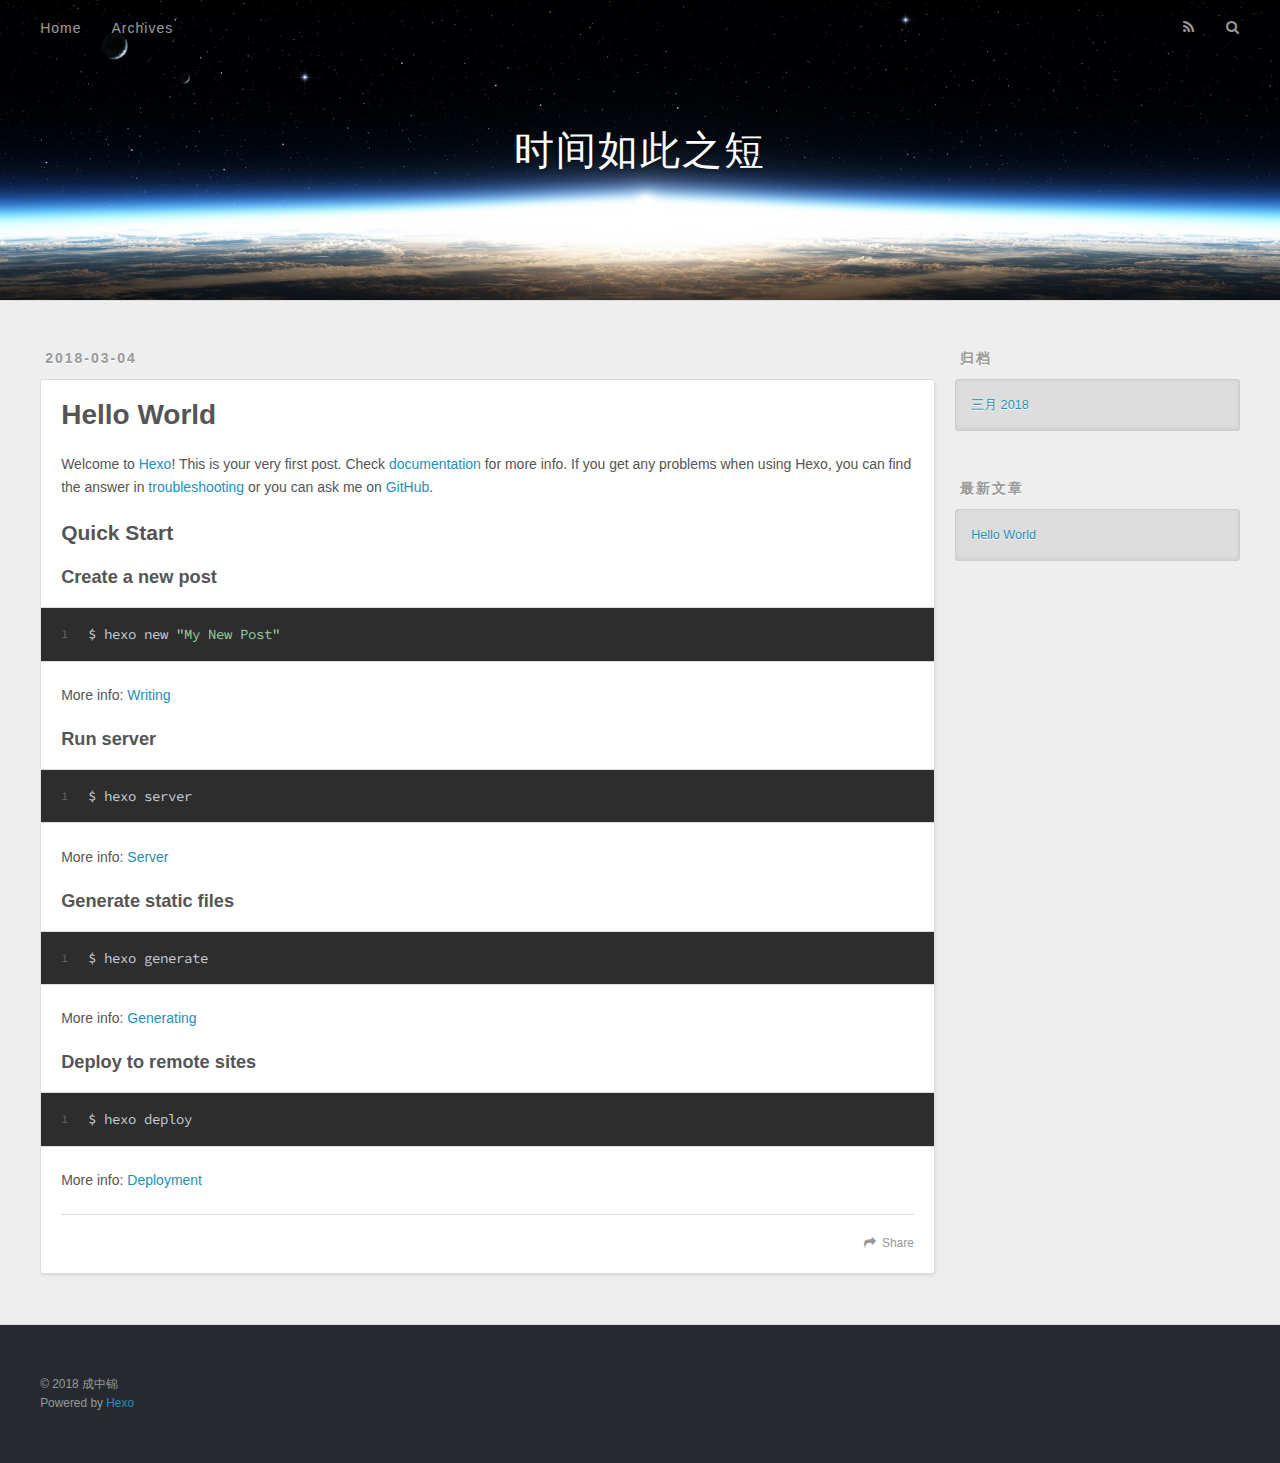
==== index.html @ 6347defe "Site updated: 2018-03-06 17:24:04" ====
<!DOCTYPE html>
<html>
<head>
  <meta charset="utf-8">
  

  
  <title>时间如此之短</title>
  <meta name="viewport" content="width=device-width, initial-scale=1, maximum-scale=1">
  <meta property="og:type" content="website">
<meta property="og:title" content="时间如此之短">
<meta property="og:url" content="http://yoursite.com/index.html">
<meta property="og:site_name" content="时间如此之短">
<meta property="og:locale" content="zh-CN">
<meta name="twitter:card" content="summary">
<meta name="twitter:title" content="时间如此之短">
  
    <link rel="alternate" href="/atom.xml" title="时间如此之短" type="application/atom+xml">
  
  
    <link rel="icon" href="/favicon.png">
  
  
    <link href="//fonts.googleapis.com/css?family=Source+Code+Pro" rel="stylesheet" type="text/css">
  
  <link rel="stylesheet" href="/css/style.css">
</head>

<body>
  <div id="container">
    <div id="wrap">
      <header id="header">
  <div id="banner"></div>
  <div id="header-outer" class="outer">
    <div id="header-title" class="inner">
      <h1 id="logo-wrap">
        <a href="/" id="logo">时间如此之短</a>
      </h1>
      
    </div>
    <div id="header-inner" class="inner">
      <nav id="main-nav">
        <a id="main-nav-toggle" class="nav-icon"></a>
        
          <a class="main-nav-link" href="/">Home</a>
        
          <a class="main-nav-link" href="/archives">Archives</a>
        
      </nav>
      <nav id="sub-nav">
        
          <a id="nav-rss-link" class="nav-icon" href="/atom.xml" title="RSS Feed"></a>
        
        <a id="nav-search-btn" class="nav-icon" title="搜索"></a>
      </nav>
      <div id="search-form-wrap">
        <form action="//google.com/search" method="get" accept-charset="UTF-8" class="search-form"><input type="search" name="q" class="search-form-input" placeholder="Search"><button type="submit" class="search-form-submit">&#xF002;</button><input type="hidden" name="sitesearch" value="http://yoursite.com"></form>
      </div>
    </div>
  </div>
</header>
      <div class="outer">
        <section id="main">
  
    <article id="post-hello-world" class="article article-type-post" itemscope itemprop="blogPost">
  <div class="article-meta">
    <a href="/2018/03/04/hello-world/" class="article-date">
  <time datetime="2018-03-04T09:15:13.142Z" itemprop="datePublished">2018-03-04</time>
</a>
    
  </div>
  <div class="article-inner">
    
    
      <header class="article-header">
        
  
    <h1 itemprop="name">
      <a class="article-title" href="/2018/03/04/hello-world/">Hello World</a>
    </h1>
  

      </header>
    
    <div class="article-entry" itemprop="articleBody">
      
        <p>Welcome to <a href="https://hexo.io/" target="_blank" rel="noopener">Hexo</a>! This is your very first post. Check <a href="https://hexo.io/docs/" target="_blank" rel="noopener">documentation</a> for more info. If you get any problems when using Hexo, you can find the answer in <a href="https://hexo.io/docs/troubleshooting.html" target="_blank" rel="noopener">troubleshooting</a> or you can ask me on <a href="https://github.com/hexojs/hexo/issues" target="_blank" rel="noopener">GitHub</a>.</p>
<h2 id="Quick-Start"><a href="#Quick-Start" class="headerlink" title="Quick Start"></a>Quick Start</h2><h3 id="Create-a-new-post"><a href="#Create-a-new-post" class="headerlink" title="Create a new post"></a>Create a new post</h3><figure class="highlight bash"><table><tr><td class="gutter"><pre><span class="line">1</span><br></pre></td><td class="code"><pre><span class="line">$ hexo new <span class="string">"My New Post"</span></span><br></pre></td></tr></table></figure>
<p>More info: <a href="https://hexo.io/docs/writing.html" target="_blank" rel="noopener">Writing</a></p>
<h3 id="Run-server"><a href="#Run-server" class="headerlink" title="Run server"></a>Run server</h3><figure class="highlight bash"><table><tr><td class="gutter"><pre><span class="line">1</span><br></pre></td><td class="code"><pre><span class="line">$ hexo server</span><br></pre></td></tr></table></figure>
<p>More info: <a href="https://hexo.io/docs/server.html" target="_blank" rel="noopener">Server</a></p>
<h3 id="Generate-static-files"><a href="#Generate-static-files" class="headerlink" title="Generate static files"></a>Generate static files</h3><figure class="highlight bash"><table><tr><td class="gutter"><pre><span class="line">1</span><br></pre></td><td class="code"><pre><span class="line">$ hexo generate</span><br></pre></td></tr></table></figure>
<p>More info: <a href="https://hexo.io/docs/generating.html" target="_blank" rel="noopener">Generating</a></p>
<h3 id="Deploy-to-remote-sites"><a href="#Deploy-to-remote-sites" class="headerlink" title="Deploy to remote sites"></a>Deploy to remote sites</h3><figure class="highlight bash"><table><tr><td class="gutter"><pre><span class="line">1</span><br></pre></td><td class="code"><pre><span class="line">$ hexo deploy</span><br></pre></td></tr></table></figure>
<p>More info: <a href="https://hexo.io/docs/deployment.html" target="_blank" rel="noopener">Deployment</a></p>

      
    </div>
    <footer class="article-footer">
      <a data-url="http://yoursite.com/2018/03/04/hello-world/" data-id="cjefg6aba0000gcmckjrha259" class="article-share-link">Share</a>
      
      
    </footer>
  </div>
  
</article>


  


</section>
        
          <aside id="sidebar">
  
    

  
    

  
    
  
    
  <div class="widget-wrap">
    <h3 class="widget-title">归档</h3>
    <div class="widget">
      <ul class="archive-list"><li class="archive-list-item"><a class="archive-list-link" href="/archives/2018/03/">三月 2018</a></li></ul>
    </div>
  </div>


  
    
  <div class="widget-wrap">
    <h3 class="widget-title">最新文章</h3>
    <div class="widget">
      <ul>
        
          <li>
            <a href="/2018/03/04/hello-world/">Hello World</a>
          </li>
        
      </ul>
    </div>
  </div>

  
</aside>
        
      </div>
      <footer id="footer">
  
  <div class="outer">
    <div id="footer-info" class="inner">
      &copy; 2018 成中锦<br>
      Powered by <a href="http://hexo.io/" target="_blank">Hexo</a>
    </div>
  </div>
</footer>
    </div>
    <nav id="mobile-nav">
  
    <a href="/" class="mobile-nav-link">Home</a>
  
    <a href="/archives" class="mobile-nav-link">Archives</a>
  
</nav>
    

<script src="//ajax.googleapis.com/ajax/libs/jquery/2.0.3/jquery.min.js"></script>


  <link rel="stylesheet" href="/fancybox/jquery.fancybox.css">
  <script src="/fancybox/jquery.fancybox.pack.js"></script>


<script src="/js/script.js"></script>



  </div>
</body>
</html>
---- css/style.css ----
body {
  width: 100%;
}
body:before,
body:after {
  content: "";
  display: table;
}
body:after {
  clear: both;
}
html,
body,
div,
span,
applet,
object,
iframe,
h1,
h2,
h3,
h4,
h5,
h6,
p,
blockquote,
pre,
a,
abbr,
acronym,
address,
big,
cite,
code,
del,
dfn,
em,
img,
ins,
kbd,
q,
s,
samp,
small,
strike,
strong,
sub,
sup,
tt,
var,
dl,
dt,
dd,
ol,
ul,
li,
fieldset,
form,
label,
legend,
table,
caption,
tbody,
tfoot,
thead,
tr,
th,
td {
  margin: 0;
  padding: 0;
  border: 0;
  outline: 0;
  font-weight: inherit;
  font-style: inherit;
  font-family: inherit;
  font-size: 100%;
  vertical-align: baseline;
}
body {
  line-height: 1;
  color: #000;
  background: #fff;
}
ol,
ul {
  list-style: none;
}
table {
  border-collapse: separate;
  border-spacing: 0;
  vertical-align: middle;
}
caption,
th,
td {
  text-align: left;
  font-weight: normal;
  vertical-align: middle;
}
a img {
  border: none;
}
input,
button {
  margin: 0;
  padding: 0;
}
input::-moz-focus-inner,
button::-moz-focus-inner {
  border: 0;
  padding: 0;
}
@font-face {
  font-family: FontAwesome;
  font-style: normal;
  font-weight: normal;
  src: url("fonts/fontawesome-webfont.eot?v=#4.0.3");
  src: url("fonts/fontawesome-webfont.eot?#iefix&v=#4.0.3") format("embedded-opentype"), url("fonts/fontawesome-webfont.woff?v=#4.0.3") format("woff"), url("fonts/fontawesome-webfont.ttf?v=#4.0.3") format("truetype"), url("fonts/fontawesome-webfont.svg#fontawesomeregular?v=#4.0.3") format("svg");
}
html,
body,
#container {
  height: 100%;
}
body {
  background: #eee;
  font: 14px -apple-system, BlinkMacSystemFont, "Segoe UI", "Roboto", "Oxygen", "Ubuntu", "Cantarell", "Fira Sans", "Droid Sans", "Helvetica Neue", sans-serif;
  -webkit-text-size-adjust: 100%;
}
.outer {
  max-width: 1220px;
  margin: 0 auto;
  padding: 0 20px;
}
.outer:before,
.outer:after {
  content: "";
  display: table;
}
.outer:after {
  clear: both;
}
.inner {
  display: inline;
  float: left;
  width: 98.33333333333333%;
  margin: 0 0.833333333333333%;
}
.left,
.alignleft {
  float: left;
}
.right,
.alignright {
  float: right;
}
.clear {
  clear: both;
}
#container {
  position: relative;
}
.mobile-nav-on {
  overflow: hidden;
}
#wrap {
  height: 100%;
  width: 100%;
  position: absolute;
  top: 0;
  left: 0;
  -webkit-transition: 0.2s ease-out;
  -moz-transition: 0.2s ease-out;
  -ms-transition: 0.2s ease-out;
  transition: 0.2s ease-out;
  z-index: 1;
  background: #eee;
}
.mobile-nav-on #wrap {
  left: 280px;
}
@media screen and (min-width: 768px) {
  #main {
    display: inline;
    float: left;
    width: 73.33333333333333%;
    margin: 0 0.833333333333333%;
  }
}
.article-date,
.article-category-link,
.archive-year,
.widget-title {
  text-decoration: none;
  text-transform: uppercase;
  letter-spacing: 2px;
  color: #999;
  margin-bottom: 1em;
  margin-left: 5px;
  line-height: 1em;
  text-shadow: 0 1px #fff;
  font-weight: bold;
}
.article-inner,
.archive-article-inner {
  background: #fff;
  -webkit-box-shadow: 1px 2px 3px #ddd;
  box-shadow: 1px 2px 3px #ddd;
  border: 1px solid #ddd;
  border-radius: 3px;
}
.article-entry h1,
.widget h1 {
  font-size: 2em;
}
.article-entry h2,
.widget h2 {
  font-size: 1.5em;
}
.article-entry h3,
.widget h3 {
  font-size: 1.3em;
}
.article-entry h4,
.widget h4 {
  font-size: 1.2em;
}
.article-entry h5,
.widget h5 {
  font-size: 1em;
}
.article-entry h6,
.widget h6 {
  font-size: 1em;
  color: #999;
}
.article-entry hr,
.widget hr {
  border: 1px dashed #ddd;
}
.article-entry strong,
.widget strong {
  font-weight: bold;
}
.article-entry em,
.widget em,
.article-entry cite,
.widget cite {
  font-style: italic;
}
.article-entry sup,
.widget sup,
.article-entry sub,
.widget sub {
  font-size: 0.75em;
  line-height: 0;
  position: relative;
  vertical-align: baseline;
}
.article-entry sup,
.widget sup {
  top: -0.5em;
}
.article-entry sub,
.widget sub {
  bottom: -0.2em;
}
.article-entry small,
.widget small {
  font-size: 0.85em;
}
.article-entry acronym,
.widget acronym,
.article-entry abbr,
.widget abbr {
  border-bottom: 1px dotted;
}
.article-entry ul,
.widget ul,
.article-entry ol,
.widget ol,
.article-entry dl,
.widget dl {
  margin: 0 20px;
  line-height: 1.6em;
}
.article-entry ul ul,
.widget ul ul,
.article-entry ol ul,
.widget ol ul,
.article-entry ul ol,
.widget ul ol,
.article-entry ol ol,
.widget ol ol {
  margin-top: 0;
  margin-bottom: 0;
}
.article-entry ul,
.widget ul {
  list-style: disc;
}
.article-entry ol,
.widget ol {
  list-style: decimal;
}
.article-entry dt,
.widget dt {
  font-weight: bold;
}
#header {
  height: 300px;
  position: relative;
  border-bottom: 1px solid #ddd;
}
#header:before,
#header:after {
  content: "";
  position: absolute;
  left: 0;
  right: 0;
  height: 40px;
}
#header:before {
  top: 0;
  background: -webkit-linear-gradient(rgba(0,0,0,0.2), transparent);
  background: -moz-linear-gradient(rgba(0,0,0,0.2), transparent);
  background: -ms-linear-gradient(rgba(0,0,0,0.2), transparent);
  background: linear-gradient(rgba(0,0,0,0.2), transparent);
}
#header:after {
  bottom: 0;
  background: -webkit-linear-gradient(transparent, rgba(0,0,0,0.2));
  background: -moz-linear-gradient(transparent, rgba(0,0,0,0.2));
  background: -ms-linear-gradient(transparent, rgba(0,0,0,0.2));
  background: linear-gradient(transparent, rgba(0,0,0,0.2));
}
#header-outer {
  height: 100%;
  position: relative;
}
#header-inner {
  position: relative;
  overflow: hidden;
}
#banner {
  position: absolute;
  top: 0;
  left: 0;
  width: 100%;
  height: 100%;
  background: url("images/banner.jpg") center #000;
  -webkit-background-size: cover;
  -moz-background-size: cover;
  background-size: cover;
  z-index: -1;
}
#header-title {
  text-align: center;
  height: 40px;
  position: absolute;
  top: 50%;
  left: 0;
  margin-top: -20px;
}
#logo,
#subtitle {
  text-decoration: none;
  color: #fff;
  font-weight: 300;
  text-shadow: 0 1px 4px rgba(0,0,0,0.3);
}
#logo {
  font-size: 40px;
  line-height: 40px;
  letter-spacing: 2px;
}
#subtitle {
  font-size: 16px;
  line-height: 16px;
  letter-spacing: 1px;
}
#subtitle-wrap {
  margin-top: 16px;
}
#main-nav {
  float: left;
  margin-left: -15px;
}
.nav-icon,
.main-nav-link {
  float: left;
  color: #fff;
  opacity: 0.6;
  text-decoration: none;
  text-shadow: 0 1px rgba(0,0,0,0.2);
  -webkit-transition: opacity 0.2s;
  -moz-transition: opacity 0.2s;
  -ms-transition: opacity 0.2s;
  transition: opacity 0.2s;
  display: block;
  padding: 20px 15px;
}
.nav-icon:hover,
.main-nav-link:hover {
  opacity: 1;
}
.nav-icon {
  font-family: FontAwesome;
  text-align: center;
  font-size: 14px;
  width: 14px;
  height: 14px;
  padding: 20px 15px;
  position: relative;
  cursor: pointer;
}
.main-nav-link {
  font-weight: 300;
  letter-spacing: 1px;
}
@media screen and (max-width: 479px) {
  .main-nav-link {
    display: none;
  }
}
#main-nav-toggle {
  display: none;
}
#main-nav-toggle:before {
  content: "\f0c9";
}
@media screen and (max-width: 479px) {
  #main-nav-toggle {
    display: block;
  }
}
#sub-nav {
  float: right;
  margin-right: -15px;
}
#nav-rss-link:before {
  content: "\f09e";
}
#nav-search-btn:before {
  content: "\f002";
}
#search-form-wrap {
  position: absolute;
  top: 15px;
  width: 150px;
  height: 30px;
  right: -150px;
  opacity: 0;
  -webkit-transition: 0.2s ease-out;
  -moz-transition: 0.2s ease-out;
  -ms-transition: 0.2s ease-out;
  transition: 0.2s ease-out;
}
#search-form-wrap.on {
  opacity: 1;
  right: 0;
}
@media screen and (max-width: 479px) {
  #search-form-wrap {
    width: 100%;
    right: -100%;
  }
}
.search-form {
  position: absolute;
  top: 0;
  left: 0;
  right: 0;
  background: #fff;
  padding: 5px 15px;
  border-radius: 15px;
  -webkit-box-shadow: 0 0 10px rgba(0,0,0,0.3);
  box-shadow: 0 0 10px rgba(0,0,0,0.3);
}
.search-form-input {
  border: none;
  background: none;
  color: #555;
  width: 100%;
  font: 13px -apple-system, BlinkMacSystemFont, "Segoe UI", "Roboto", "Oxygen", "Ubuntu", "Cantarell", "Fira Sans", "Droid Sans", "Helvetica Neue", sans-serif;
  outline: none;
}
.search-form-input::-webkit-search-results-decoration,
.search-form-input::-webkit-search-cancel-button {
  -webkit-appearance: none;
}
.search-form-submit {
  position: absolute;
  top: 50%;
  right: 10px;
  margin-top: -7px;
  font: 13px FontAwesome;
  border: none;
  background: none;
  color: #bbb;
  cursor: pointer;
}
.search-form-submit:hover,
.search-form-submit:focus {
  color: #777;
}
.article {
  margin: 50px 0;
}
.article-inner {
  overflow: hidden;
}
.article-meta:before,
.article-meta:after {
  content: "";
  display: table;
}
.article-meta:after {
  clear: both;
}
.article-date {
  float: left;
}
.article-category {
  float: left;
  line-height: 1em;
  color: #ccc;
  text-shadow: 0 1px #fff;
  margin-left: 8px;
}
.article-category:before {
  content: "\2022";
}
.article-category-link {
  margin: 0 12px 1em;
}
.article-header {
  padding: 20px 20px 0;
}
.article-title {
  text-decoration: none;
  font-size: 2em;
  font-weight: bold;
  color: #555;
  line-height: 1.1em;
  -webkit-transition: color 0.2s;
  -moz-transition: color 0.2s;
  -ms-transition: color 0.2s;
  transition: color 0.2s;
}
a.article-title:hover {
  color: #258fb8;
}
.article-entry {
  color: #555;
  padding: 0 20px;
}
.article-entry:before,
.article-entry:after {
  content: "";
  display: table;
}
.article-entry:after {
  clear: both;
}
.article-entry p,
.article-entry table {
  line-height: 1.6em;
  margin: 1.6em 0;
}
.article-entry h1,
.article-entry h2,
.article-entry h3,
.article-entry h4,
.article-entry h5,
.article-entry h6 {
  font-weight: bold;
}
.article-entry h1,
.article-entry h2,
.article-entry h3,
.article-entry h4,
.article-entry h5,
.article-entry h6 {
  line-height: 1.1em;
  margin: 1.1em 0;
}
.article-entry a {
  color: #258fb8;
  text-decoration: none;
}
.article-entry a:hover {
  text-decoration: underline;
}
.article-entry ul,
.article-entry ol,
.article-entry dl {
  margin-top: 1.6em;
  margin-bottom: 1.6em;
}
.article-entry img,
.article-entry video {
  max-width: 100%;
  height: auto;
  display: block;
  margin: auto;
}
.article-entry iframe {
  border: none;
}
.article-entry table {
  width: 100%;
  border-collapse: collapse;
  border-spacing: 0;
}
.article-entry th {
  font-weight: bold;
  border-bottom: 3px solid #ddd;
  padding-bottom: 0.5em;
}
.article-entry td {
  border-bottom: 1px solid #ddd;
  padding: 10px 0;
}
.article-entry blockquote {
  font-family: Georgia, "Times New Roman", serif;
  font-size: 1.4em;
  margin: 1.6em 20px;
  text-align: center;
}
.article-entry blockquote footer {
  font-size: 14px;
  margin: 1.6em 0;
  font-family: -apple-system, BlinkMacSystemFont, "Segoe UI", "Roboto", "Oxygen", "Ubuntu", "Cantarell", "Fira Sans", "Droid Sans", "Helvetica Neue", sans-serif;
}
.article-entry blockquote footer cite:before {
  content: "—";
  padding: 0 0.5em;
}
.article-entry .pullquote {
  text-align: left;
  width: 45%;
  margin: 0;
}
.article-entry .pullquote.left {
  margin-left: 0.5em;
  margin-right: 1em;
}
.article-entry .pullquote.right {
  margin-right: 0.5em;
  margin-left: 1em;
}
.article-entry .caption {
  color: #999;
  display: block;
  font-size: 0.9em;
  margin-top: 0.5em;
  position: relative;
  text-align: center;
}
.article-entry .video-container {
  position: relative;
  padding-top: 56.25%;
  height: 0;
  overflow: hidden;
}
.article-entry .video-container iframe,
.article-entry .video-container object,
.article-entry .video-container embed {
  position: absolute;
  top: 0;
  left: 0;
  width: 100%;
  height: 100%;
  margin-top: 0;
}
.article-more-link a {
  display: inline-block;
  line-height: 1em;
  padding: 6px 15px;
  border-radius: 15px;
  background: #eee;
  color: #999;
  text-shadow: 0 1px #fff;
  text-decoration: none;
}
.article-more-link a:hover {
  background: #258fb8;
  color: #fff;
  text-decoration: none;
  text-shadow: 0 1px #1e7293;
}
.article-footer {
  font-size: 0.85em;
  line-height: 1.6em;
  border-top: 1px solid #ddd;
  padding-top: 1.6em;
  margin: 0 20px 20px;
}
.article-footer:before,
.article-footer:after {
  content: "";
  display: table;
}
.article-footer:after {
  clear: both;
}
.article-footer a {
  color: #999;
  text-decoration: none;
}
.article-footer a:hover {
  color: #555;
}
.article-tag-list-item {
  float: left;
  margin-right: 10px;
}
.article-tag-list-link:before {
  content: "#";
}
.article-comment-link {
  float: right;
}
.article-comment-link:before {
  content: "\f075";
  font-family: FontAwesome;
  padding-right: 8px;
}
.article-share-link {
  cursor: pointer;
  float: right;
  margin-left: 20px;
}
.article-share-link:before {
  content: "\f064";
  font-family: FontAwesome;
  padding-right: 6px;
}
#article-nav {
  position: relative;
}
#article-nav:before,
#article-nav:after {
  content: "";
  display: table;
}
#article-nav:after {
  clear: both;
}
@media screen and (min-width: 768px) {
  #article-nav {
    margin: 50px 0;
  }
  #article-nav:before {
    width: 8px;
    height: 8px;
    position: absolute;
    top: 50%;
    left: 50%;
    margin-top: -4px;
    margin-left: -4px;
    content: "";
    border-radius: 50%;
    background: #ddd;
    -webkit-box-shadow: 0 1px 2px #fff;
    box-shadow: 0 1px 2px #fff;
  }
}
.article-nav-link-wrap {
  text-decoration: none;
  text-shadow: 0 1px #fff;
  color: #999;
  -webkit-box-sizing: border-box;
  -moz-box-sizing: border-box;
  box-sizing: border-box;
  margin-top: 50px;
  text-align: center;
  display: block;
}
.article-nav-link-wrap:hover {
  color: #555;
}
@media screen and (min-width: 768px) {
  .article-nav-link-wrap {
    width: 50%;
    margin-top: 0;
  }
}
@media screen and (min-width: 768px) {
  #article-nav-newer {
    float: left;
    text-align: right;
    padding-right: 20px;
  }
}
@media screen and (min-width: 768px) {
  #article-nav-older {
    float: right;
    text-align: left;
    padding-left: 20px;
  }
}
.article-nav-caption {
  text-transform: uppercase;
  letter-spacing: 2px;
  color: #ddd;
  line-height: 1em;
  font-weight: bold;
}
#article-nav-newer .article-nav-caption {
  margin-right: -2px;
}
.article-nav-title {
  font-size: 0.85em;
  line-height: 1.6em;
  margin-top: 0.5em;
}
.article-share-box {
  position: absolute;
  display: none;
  background: #fff;
  -webkit-box-shadow: 1px 2px 10px rgba(0,0,0,0.2);
  box-shadow: 1px 2px 10px rgba(0,0,0,0.2);
  border-radius: 3px;
  margin-left: -145px;
  overflow: hidden;
  z-index: 1;
}
.article-share-box.on {
  display: block;
}
.article-share-input {
  width: 100%;
  background: none;
  -webkit-box-sizing: border-box;
  -moz-box-sizing: border-box;
  box-sizing: border-box;
  font: 14px -apple-system, BlinkMacSystemFont, "Segoe UI", "Roboto", "Oxygen", "Ubuntu", "Cantarell", "Fira Sans", "Droid Sans", "Helvetica Neue", sans-serif;
  padding: 0 15px;
  color: #555;
  outline: none;
  border: 1px solid #ddd;
  border-radius: 3px 3px 0 0;
  height: 36px;
  line-height: 36px;
}
.article-share-links {
  background: #eee;
}
.article-share-links:before,
.article-share-links:after {
  content: "";
  display: table;
}
.article-share-links:after {
  clear: both;
}
.article-share-twitter,
.article-share-facebook,
.article-share-pinterest,
.article-share-google {
  width: 50px;
  height: 36px;
  display: block;
  float: left;
  position: relative;
  color: #999;
  text-shadow: 0 1px #fff;
}
.article-share-twitter:before,
.article-share-facebook:before,
.article-share-pinterest:before,
.article-share-google:before {
  font-size: 20px;
  font-family: FontAwesome;
  width: 20px;
  height: 20px;
  position: absolute;
  top: 50%;
  left: 50%;
  margin-top: -10px;
  margin-left: -10px;
  text-align: center;
}
.article-share-twitter:hover,
.article-share-facebook:hover,
.article-share-pinterest:hover,
.article-share-google:hover {
  color: #fff;
}
.article-share-twitter:before {
  content: "\f099";
}
.article-share-twitter:hover {
  background: #00aced;
  text-shadow: 0 1px #008abe;
}
.article-share-facebook:before {
  content: "\f09a";
}
.article-share-facebook:hover {
  background: #3b5998;
  text-shadow: 0 1px #2f477a;
}
.article-share-pinterest:before {
  content: "\f0d2";
}
.article-share-pinterest:hover {
  background: #cb2027;
  text-shadow: 0 1px #a21a1f;
}
.article-share-google:before {
  content: "\f0d5";
}
.article-share-google:hover {
  background: #dd4b39;
  text-shadow: 0 1px #be3221;
}
.article-gallery {
  background: #000;
  position: relative;
}
.article-gallery-photos {
  position: relative;
  overflow: hidden;
}
.article-gallery-img {
  display: none;
  max-width: 100%;
}
.article-gallery-img:first-child {
  display: block;
}
.article-gallery-img.loaded {
  position: absolute;
  display: block;
}
.article-gallery-img img {
  display: block;
  max-width: 100%;
  margin: 0 auto;
}
#comments {
  background: #fff;
  -webkit-box-shadow: 1px 2px 3px #ddd;
  box-shadow: 1px 2px 3px #ddd;
  padding: 20px;
  border: 1px solid #ddd;
  border-radius: 3px;
  margin: 50px 0;
}
#comments a {
  color: #258fb8;
}
.archives-wrap {
  margin: 50px 0;
}
.archives:before,
.archives:after {
  content: "";
  display: table;
}
.archives:after {
  clear: both;
}
.archive-year-wrap {
  margin-bottom: 1em;
}
.archives {
  -webkit-column-gap: 10px;
  -moz-column-gap: 10px;
  column-gap: 10px;
}
@media screen and (min-width: 480px) and (max-width: 767px) {
  .archives {
    -webkit-column-count: 2;
    -moz-column-count: 2;
    column-count: 2;
  }
}
@media screen and (min-width: 768px) {
  .archives {
    -webkit-column-count: 3;
    -moz-column-count: 3;
    column-count: 3;
  }
}
.archive-article {
  -webkit-column-break-inside: avoid;
  page-break-inside: avoid;
  overflow: hidden;
  break-inside: avoid-column;
}
.archive-article-inner {
  padding: 10px;
  margin-bottom: 15px;
}
.archive-article-title {
  text-decoration: none;
  font-weight: bold;
  color: #555;
  -webkit-transition: color 0.2s;
  -moz-transition: color 0.2s;
  -ms-transition: color 0.2s;
  transition: color 0.2s;
  line-height: 1.6em;
}
.archive-article-title:hover {
  color: #258fb8;
}
.archive-article-footer {
  margin-top: 1em;
}
.archive-article-date {
  color: #999;
  text-decoration: none;
  font-size: 0.85em;
  line-height: 1em;
  margin-bottom: 0.5em;
  display: block;
}
#page-nav {
  margin: 50px auto;
  background: #fff;
  -webkit-box-shadow: 1px 2px 3px #ddd;
  box-shadow: 1px 2px 3px #ddd;
  border: 1px solid #ddd;
  border-radius: 3px;
  text-align: center;
  color: #999;
  overflow: hidden;
}
#page-nav:before,
#page-nav:after {
  content: "";
  display: table;
}
#page-nav:after {
  clear: both;
}
#page-nav a,
#page-nav span {
  padding: 10px 20px;
  line-height: 1;
  height: 2ex;
}
#page-nav a {
  color: #999;
  text-decoration: none;
}
#page-nav a:hover {
  background: #999;
  color: #fff;
}
#page-nav .prev {
  float: left;
}
#page-nav .next {
  float: right;
}
#page-nav .page-number {
  display: inline-block;
}
@media screen and (max-width: 479px) {
  #page-nav .page-number {
    display: none;
  }
}
#page-nav .current {
  color: #555;
  font-weight: bold;
}
#page-nav .space {
  color: #ddd;
}
#footer {
  background: #262a30;
  padding: 50px 0;
  border-top: 1px solid #ddd;
  color: #999;
}
#footer a {
  color: #258fb8;
  text-decoration: none;
}
#footer a:hover {
  text-decoration: underline;
}
#footer-info {
  line-height: 1.6em;
  font-size: 0.85em;
}
.article-entry pre,
.article-entry .highlight {
  background: #2d2d2d;
  margin: 0 -20px;
  padding: 15px 20px;
  border-style: solid;
  border-color: #ddd;
  border-width: 1px 0;
  overflow: auto;
  color: #ccc;
  line-height: 22.400000000000002px;
}
.article-entry .highlight .gutter pre,
.article-entry .gist .gist-file .gist-data .line-numbers {
  color: #666;
  font-size: 0.85em;
}
.article-entry pre,
.article-entry code {
  font-family: "Source Code Pro", Consolas, Monaco, Menlo, Consolas, monospace;
}
.article-entry code {
  background: #eee;
  text-shadow: 0 1px #fff;
  padding: 0 0.3em;
}
.article-entry pre code {
  background: none;
  text-shadow: none;
  padding: 0;
}
.article-entry .highlight pre {
  border: none;
  margin: 0;
  padding: 0;
}
.article-entry .highlight table {
  margin: 0;
  width: auto;
}
.article-entry .highlight td {
  border: none;
  padding: 0;
}
.article-entry .highlight figcaption {
  font-size: 0.85em;
  color: #999;
  line-height: 1em;
  margin-bottom: 1em;
}
.article-entry .highlight figcaption:before,
.article-entry .highlight figcaption:after {
  content: "";
  display: table;
}
.article-entry .highlight figcaption:after {
  clear: both;
}
.article-entry .highlight figcaption a {
  float: right;
}
.article-entry .highlight .gutter pre {
  text-align: right;
  padding-right: 20px;
}
.article-entry .highlight .line {
  height: 22.400000000000002px;
}
.article-entry .highlight .line.marked {
  background: #515151;
}
.article-entry .gist {
  margin: 0 -20px;
  border-style: solid;
  border-color: #ddd;
  border-width: 1px 0;
  background: #2d2d2d;
  padding: 15px 20px 15px 0;
}
.article-entry .gist .gist-file {
  border: none;
  font-family: "Source Code Pro", Consolas, Monaco, Menlo, Consolas, monospace;
  margin: 0;
}
.article-entry .gist .gist-file .gist-data {
  background: none;
  border: none;
}
.article-entry .gist .gist-file .gist-data .line-numbers {
  background: none;
  border: none;
  padding: 0 20px 0 0;
}
.article-entry .gist .gist-file .gist-data .line-data {
  padding: 0 !important;
}
.article-entry .gist .gist-file .highlight {
  margin: 0;
  padding: 0;
  border: none;
}
.article-entry .gist .gist-file .gist-meta {
  background: #2d2d2d;
  color: #999;
  font: 0.85em -apple-system, BlinkMacSystemFont, "Segoe UI", "Roboto", "Oxygen", "Ubuntu", "Cantarell", "Fira Sans", "Droid Sans", "Helvetica Neue", sans-serif;
  text-shadow: 0 0;
  padding: 0;
  margin-top: 1em;
  margin-left: 20px;
}
.article-entry .gist .gist-file .gist-meta a {
  color: #258fb8;
  font-weight: normal;
}
.article-entry .gist .gist-file .gist-meta a:hover {
  text-decoration: underline;
}
pre .comment,
pre .title {
  color: #999;
}
pre .variable,
pre .attribute,
pre .tag,
pre .regexp,
pre .ruby .constant,
pre .xml .tag .title,
pre .xml .pi,
pre .xml .doctype,
pre .html .doctype,
pre .css .id,
pre .css .class,
pre .css .pseudo {
  color: #f2777a;
}
pre .number,
pre .preprocessor,
pre .built_in,
pre .literal,
pre .params,
pre .constant {
  color: #f99157;
}
pre .class,
pre .ruby .class .title,
pre .css .rules .attribute {
  color: #9c9;
}
pre .string,
pre .value,
pre .inheritance,
pre .header,
pre .ruby .symbol,
pre .xml .cdata {
  color: #9c9;
}
pre .css .hexcolor {
  color: #6cc;
}
pre .function,
pre .python .decorator,
pre .python .title,
pre .ruby .function .title,
pre .ruby .title .keyword,
pre .perl .sub,
pre .javascript .title,
pre .coffeescript .title {
  color: #69c;
}
pre .keyword,
pre .javascript .function {
  color: #c9c;
}
@media screen and (max-width: 479px) {
  #mobile-nav {
    position: absolute;
    top: 0;
    left: 0;
    width: 280px;
    height: 100%;
    background: #191919;
    border-right: 1px solid #fff;
  }
}
@media screen and (max-width: 479px) {
  .mobile-nav-link {
    display: block;
    color: #999;
    text-decoration: none;
    padding: 15px 20px;
    font-weight: bold;
  }
  .mobile-nav-link:hover {
    color: #fff;
  }
}
@media screen and (min-width: 768px) {
  #sidebar {
    display: inline;
    float: left;
    width: 23.333333333333332%;
    margin: 0 0.833333333333333%;
  }
}
.widget-wrap {
  margin: 50px 0;
}
.widget {
  color: #777;
  text-shadow: 0 1px #fff;
  background: #ddd;
  -webkit-box-shadow: 0 -1px 4px #ccc inset;
  box-shadow: 0 -1px 4px #ccc inset;
  border: 1px solid #ccc;
  padding: 15px;
  border-radius: 3px;
}
.widget a {
  color: #258fb8;
  text-decoration: none;
}
.widget a:hover {
  text-decoration: underline;
}
.widget ul ul,
.widget ol ul,
.widget dl ul,
.widget ul ol,
.widget ol ol,
.widget dl ol,
.widget ul dl,
.widget ol dl,
.widget dl dl {
  margin-left: 15px;
  list-style: disc;
}
.widget {
  line-height: 1.6em;
  word-wrap: break-word;
  font-size: 0.9em;
}
.widget ul,
.widget ol {
  list-style: none;
  margin: 0;
}
.widget ul ul,
.widget ol ul,
.widget ul ol,
.widget ol ol {
  margin: 0 20px;
}
.widget ul ul,
.widget ol ul {
  list-style: disc;
}
.widget ul ol,
.widget ol ol {
  list-style: decimal;
}
.category-list-count,
.tag-list-count,
.archive-list-count {
  padding-left: 5px;
  color: #999;
  font-size: 0.85em;
}
.category-list-count:before,
.tag-list-count:before,
.archive-list-count:before {
  content: "(";
}
.category-list-count:after,
.tag-list-count:after,
.archive-list-count:after {
  content: ")";
}
.tagcloud a {
  margin-right: 5px;
  display: inline-block;
}
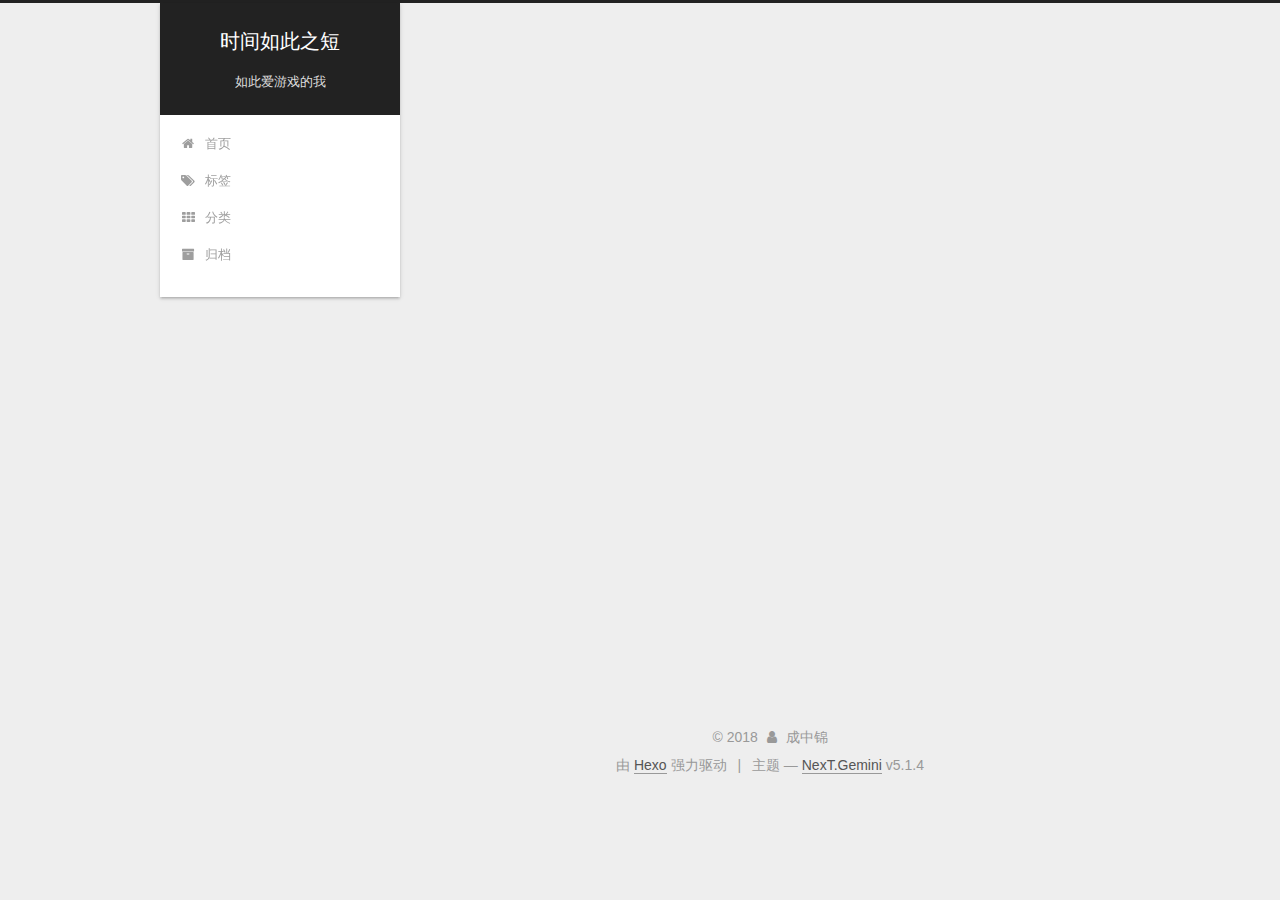
==== commit 09e92144: "Site updated: 2018-03-12 15:40:39" ====
--- a/index.html
+++ b/index.html
@@ -1,184 +1,663 @@
 <!DOCTYPE html>
-<html>
+
+
+
+  
+
+
+<html class="theme-next gemini use-motion" lang="zh-Hans">
 <head>
-  <meta charset="utf-8">
-  
-
-  
-  <title>时间如此之短</title>
-  <meta name="viewport" content="width=device-width, initial-scale=1, maximum-scale=1">
-  <meta property="og:type" content="website">
+  <meta charset="UTF-8"/>
+<meta http-equiv="X-UA-Compatible" content="IE=edge" />
+<meta name="viewport" content="width=device-width, initial-scale=1, maximum-scale=1"/>
+<meta name="theme-color" content="#222">
+
+
+
+
+
+
+
+
+
+<meta http-equiv="Cache-Control" content="no-transform" />
+<meta http-equiv="Cache-Control" content="no-siteapp" />
+
+
+
+
+
+
+
+
+
+
+
+
+
+
+
+
+  
+  
+  <link href="/lib/fancybox/source/jquery.fancybox.css?v=2.1.5" rel="stylesheet" type="text/css" />
+
+
+
+
+
+
+
+<link href="/lib/font-awesome/css/font-awesome.min.css?v=4.6.2" rel="stylesheet" type="text/css" />
+
+<link href="/css/main.css?v=5.1.4" rel="stylesheet" type="text/css" />
+
+
+  <link rel="apple-touch-icon" sizes="180x180" href="/images/apple-touch-icon-next.png?v=5.1.4">
+
+
+  <link rel="icon" type="image/png" sizes="32x32" href="/images/favicon-32x32-next.png?v=5.1.4">
+
+
+  <link rel="icon" type="image/png" sizes="16x16" href="/images/favicon-16x16-next.png?v=5.1.4">
+
+
+  <link rel="mask-icon" href="/images/logo.svg?v=5.1.4" color="#222">
+
+
+
+
+
+  <meta name="keywords" content="Hexo, NexT" />
+
+
+
+
+
+
+
+
+
+
+<meta property="og:type" content="website">
 <meta property="og:title" content="时间如此之短">
 <meta property="og:url" content="http://yoursite.com/index.html">
 <meta property="og:site_name" content="时间如此之短">
-<meta property="og:locale" content="zh-CN">
+<meta property="og:locale" content="zh-Hans">
 <meta name="twitter:card" content="summary">
 <meta name="twitter:title" content="时间如此之短">
-  
-    <link rel="alternate" href="/atom.xml" title="时间如此之短" type="application/atom+xml">
-  
-  
-    <link rel="icon" href="/favicon.png">
-  
-  
-    <link href="//fonts.googleapis.com/css?family=Source+Code+Pro" rel="stylesheet" type="text/css">
-  
-  <link rel="stylesheet" href="/css/style.css">
+
+
+
+<script type="text/javascript" id="hexo.configurations">
+  var NexT = window.NexT || {};
+  var CONFIG = {
+    root: '/',
+    scheme: 'Gemini',
+    version: '5.1.4',
+    sidebar: {"position":"left","display":"post","offset":12,"b2t":false,"scrollpercent":false,"onmobile":false},
+    fancybox: true,
+    tabs: true,
+    motion: {"enable":true,"async":false,"transition":{"post_block":"fadeIn","post_header":"slideDownIn","post_body":"slideDownIn","coll_header":"slideLeftIn","sidebar":"slideUpIn"}},
+    duoshuo: {
+      userId: '0',
+      author: '博主'
+    },
+    algolia: {
+      applicationID: '',
+      apiKey: '',
+      indexName: '',
+      hits: {"per_page":10},
+      labels: {"input_placeholder":"Search for Posts","hits_empty":"We didn't find any results for the search: ${query}","hits_stats":"${hits} results found in ${time} ms"}
+    }
+  };
+</script>
+
+
+
+  <link rel="canonical" href="http://yoursite.com/"/>
+
+
+
+
+
+  <title>时间如此之短</title>
+  
+
+
+
+
+
+
+
+
 </head>
 
-<body>
-  <div id="container">
-    <div id="wrap">
-      <header id="header">
-  <div id="banner"></div>
-  <div id="header-outer" class="outer">
-    <div id="header-title" class="inner">
-      <h1 id="logo-wrap">
-        <a href="/" id="logo">时间如此之短</a>
-      </h1>
-      
+<body itemscope itemtype="http://schema.org/WebPage" lang="zh-Hans">
+
+  
+  
+    
+  
+
+  <div class="container sidebar-position-left 
+  page-home">
+    <div class="headband"></div>
+
+    <header id="header" class="header" itemscope itemtype="http://schema.org/WPHeader">
+      <div class="header-inner"><div class="site-brand-wrapper">
+  <div class="site-meta ">
+    
+
+    <div class="custom-logo-site-title">
+      <a href="/"  class="brand" rel="start">
+        <span class="logo-line-before"><i></i></span>
+        <span class="site-title">时间如此之短</span>
+        <span class="logo-line-after"><i></i></span>
+      </a>
     </div>
-    <div id="header-inner" class="inner">
-      <nav id="main-nav">
-        <a id="main-nav-toggle" class="nav-icon"></a>
-        
-          <a class="main-nav-link" href="/">Home</a>
-        
-          <a class="main-nav-link" href="/archives">Archives</a>
-        
-      </nav>
-      <nav id="sub-nav">
-        
-          <a id="nav-rss-link" class="nav-icon" href="/atom.xml" title="RSS Feed"></a>
-        
-        <a id="nav-search-btn" class="nav-icon" title="搜索"></a>
-      </nav>
-      <div id="search-form-wrap">
-        <form action="//google.com/search" method="get" accept-charset="UTF-8" class="search-form"><input type="search" name="q" class="search-form-input" placeholder="Search"><button type="submit" class="search-form-submit">&#xF002;</button><input type="hidden" name="sitesearch" value="http://yoursite.com"></form>
-      </div>
+      
+        <p class="site-subtitle">如此爱游戏的我</p>
+      
+  </div>
+
+  <div class="site-nav-toggle">
+    <button>
+      <span class="btn-bar"></span>
+      <span class="btn-bar"></span>
+      <span class="btn-bar"></span>
+    </button>
+  </div>
+</div>
+
+<nav class="site-nav">
+  
+
+  
+    <ul id="menu" class="menu">
+      
+        
+        <li class="menu-item menu-item-home">
+          <a href="/" rel="section">
+            
+              <i class="menu-item-icon fa fa-fw fa-home"></i> <br />
+            
+            首页
+          </a>
+        </li>
+      
+        
+        <li class="menu-item menu-item-tags">
+          <a href="/tags/" rel="section">
+            
+              <i class="menu-item-icon fa fa-fw fa-tags"></i> <br />
+            
+            标签
+          </a>
+        </li>
+      
+        
+        <li class="menu-item menu-item-categories">
+          <a href="/categories/" rel="section">
+            
+              <i class="menu-item-icon fa fa-fw fa-th"></i> <br />
+            
+            分类
+          </a>
+        </li>
+      
+        
+        <li class="menu-item menu-item-archives">
+          <a href="/archives/" rel="section">
+            
+              <i class="menu-item-icon fa fa-fw fa-archive"></i> <br />
+            
+            归档
+          </a>
+        </li>
+      
+
+      
+    </ul>
+  
+
+  
+</nav>
+
+
+
+ </div>
+    </header>
+
+    <main id="main" class="main">
+      <div class="main-inner">
+        <div class="content-wrap">
+          <div id="content" class="content">
+            
+  <section id="posts" class="posts-expand">
+    
+      
+
+  
+
+  
+  
+  
+
+  <article class="post post-type-normal" itemscope itemtype="http://schema.org/Article">
+  
+  
+  
+  <div class="post-block">
+    <link itemprop="mainEntityOfPage" href="http://yoursite.com/2018/03/04/hello-world/">
+
+    <span hidden itemprop="author" itemscope itemtype="http://schema.org/Person">
+      <meta itemprop="name" content="成中锦">
+      <meta itemprop="description" content="">
+      <meta itemprop="image" content="/images/avatar.gif">
+    </span>
+
+    <span hidden itemprop="publisher" itemscope itemtype="http://schema.org/Organization">
+      <meta itemprop="name" content="时间如此之短">
+    </span>
+
+    
+      <header class="post-header">
+
+        
+        
+          <h1 class="post-title" itemprop="name headline">
+                
+                <a class="post-title-link" href="/2018/03/04/hello-world/" itemprop="url">Hello World</a></h1>
+        
+
+        <div class="post-meta">
+          <span class="post-time">
+            
+              <span class="post-meta-item-icon">
+                <i class="fa fa-calendar-o"></i>
+              </span>
+              
+                <span class="post-meta-item-text">发表于</span>
+              
+              <time title="创建于" itemprop="dateCreated datePublished" datetime="2018-03-04T17:15:13+08:00">
+                2018-03-04
+              </time>
+            
+
+            
+
+            
+          </span>
+
+          
+
+          
+            
+          
+
+          
+          
+
+          
+
+          
+
+          
+
+        </div>
+      </header>
+    
+
+    
+    
+    
+    <div class="post-body" itemprop="articleBody">
+
+      
+      
+
+      
+        
+          
+          Welcome to Hexo! This is your very first post. Check documentation for more info. If you get any problems when using Hexo, you can find the answer in 
+          ...
+          <!--noindex-->
+          <div class="post-button text-center">
+            <a class="btn" href="/2018/03/04/hello-world/#more" rel="contents">
+              阅读全文 &raquo;
+            </a>
+          </div>
+          <!--/noindex-->
+        
+      
+    </div>
+    
+    
+    
+
+    
+
+    
+
+    
+
+    <footer class="post-footer">
+      
+
+      
+
+      
+
+      
+      
+        <div class="post-eof"></div>
+      
+    </footer>
+  </div>
+  
+  
+  
+  </article>
+
+
+    
+  </section>
+
+  
+
+
+          </div>
+          
+
+
+          
+
+        </div>
+        
+          
+  
+  <div class="sidebar-toggle">
+    <div class="sidebar-toggle-line-wrap">
+      <span class="sidebar-toggle-line sidebar-toggle-line-first"></span>
+      <span class="sidebar-toggle-line sidebar-toggle-line-middle"></span>
+      <span class="sidebar-toggle-line sidebar-toggle-line-last"></span>
     </div>
   </div>
-</header>
-      <div class="outer">
-        <section id="main">
-  
-    <article id="post-hello-world" class="article article-type-post" itemscope itemprop="blogPost">
-  <div class="article-meta">
-    <a href="/2018/03/04/hello-world/" class="article-date">
-  <time datetime="2018-03-04T09:15:13.142Z" itemprop="datePublished">2018-03-04</time>
-</a>
-    
+
+  <aside id="sidebar" class="sidebar">
+    
+    <div class="sidebar-inner">
+
+      
+
+      
+
+      <section class="site-overview-wrap sidebar-panel sidebar-panel-active">
+        <div class="site-overview">
+          <div class="site-author motion-element" itemprop="author" itemscope itemtype="http://schema.org/Person">
+            
+              <p class="site-author-name" itemprop="name">成中锦</p>
+              <p class="site-description motion-element" itemprop="description"></p>
+          </div>
+
+          <nav class="site-state motion-element">
+
+            
+              <div class="site-state-item site-state-posts">
+              
+                <a href="/archives/">
+              
+                  <span class="site-state-item-count">1</span>
+                  <span class="site-state-item-name">日志</span>
+                </a>
+              </div>
+            
+
+            
+
+            
+
+          </nav>
+
+          
+
+          
+            <div class="links-of-author motion-element">
+                
+                  <span class="links-of-author-item">
+                    <a href="https://github.com/chengzhongjin520" target="_blank" title="GitHub">
+                      
+                        <i class="fa fa-fw fa-github"></i>GitHub</a>
+                  </span>
+                
+                  <span class="links-of-author-item">
+                    <a href="mailto:1286178132@qq.com" target="_blank" title="E-Mail">
+                      
+                        <i class="fa fa-fw fa-envelope"></i>E-Mail</a>
+                  </span>
+                
+                  <span class="links-of-author-item">
+                    <a href="skype:成中锦?13357990639|chat" target="_blank" title="Skype">
+                      
+                        <i class="fa fa-fw fa-skype"></i>Skype</a>
+                  </span>
+                
+            </div>
+          
+
+          
+          
+
+          
+          
+
+          
+
+        </div>
+      </section>
+
+      
+
+      
+
+    </div>
+  </aside>
+
+
+        
+      </div>
+    </main>
+
+    <footer id="footer" class="footer">
+      <div class="footer-inner">
+        <div class="copyright">&copy; <span itemprop="copyrightYear">2018</span>
+  <span class="with-love">
+    <i class="fa fa-user"></i>
+  </span>
+  <span class="author" itemprop="copyrightHolder">成中锦</span>
+
+  
+</div>
+
+
+  <div class="powered-by">由 <a class="theme-link" target="_blank" href="https://hexo.io">Hexo</a> 强力驱动</div>
+
+
+
+  <span class="post-meta-divider">|</span>
+
+
+
+  <div class="theme-info">主题 &mdash; <a class="theme-link" target="_blank" href="https://github.com/iissnan/hexo-theme-next">NexT.Gemini</a> v5.1.4</div>
+
+
+
+
+        
+
+
+
+
+
+
+
+        
+      </div>
+    </footer>
+
+    
+      <div class="back-to-top">
+        <i class="fa fa-arrow-up"></i>
+        
+      </div>
+    
+
+    
+
   </div>
-  <div class="article-inner">
-    
-    
-      <header class="article-header">
-        
-  
-    <h1 itemprop="name">
-      <a class="article-title" href="/2018/03/04/hello-world/">Hello World</a>
-    </h1>
-  
-
-      </header>
-    
-    <div class="article-entry" itemprop="articleBody">
-      
-        <p>Welcome to <a href="https://hexo.io/" target="_blank" rel="noopener">Hexo</a>! This is your very first post. Check <a href="https://hexo.io/docs/" target="_blank" rel="noopener">documentation</a> for more info. If you get any problems when using Hexo, you can find the answer in <a href="https://hexo.io/docs/troubleshooting.html" target="_blank" rel="noopener">troubleshooting</a> or you can ask me on <a href="https://github.com/hexojs/hexo/issues" target="_blank" rel="noopener">GitHub</a>.</p>
-<h2 id="Quick-Start"><a href="#Quick-Start" class="headerlink" title="Quick Start"></a>Quick Start</h2><h3 id="Create-a-new-post"><a href="#Create-a-new-post" class="headerlink" title="Create a new post"></a>Create a new post</h3><figure class="highlight bash"><table><tr><td class="gutter"><pre><span class="line">1</span><br></pre></td><td class="code"><pre><span class="line">$ hexo new <span class="string">"My New Post"</span></span><br></pre></td></tr></table></figure>
-<p>More info: <a href="https://hexo.io/docs/writing.html" target="_blank" rel="noopener">Writing</a></p>
-<h3 id="Run-server"><a href="#Run-server" class="headerlink" title="Run server"></a>Run server</h3><figure class="highlight bash"><table><tr><td class="gutter"><pre><span class="line">1</span><br></pre></td><td class="code"><pre><span class="line">$ hexo server</span><br></pre></td></tr></table></figure>
-<p>More info: <a href="https://hexo.io/docs/server.html" target="_blank" rel="noopener">Server</a></p>
-<h3 id="Generate-static-files"><a href="#Generate-static-files" class="headerlink" title="Generate static files"></a>Generate static files</h3><figure class="highlight bash"><table><tr><td class="gutter"><pre><span class="line">1</span><br></pre></td><td class="code"><pre><span class="line">$ hexo generate</span><br></pre></td></tr></table></figure>
-<p>More info: <a href="https://hexo.io/docs/generating.html" target="_blank" rel="noopener">Generating</a></p>
-<h3 id="Deploy-to-remote-sites"><a href="#Deploy-to-remote-sites" class="headerlink" title="Deploy to remote sites"></a>Deploy to remote sites</h3><figure class="highlight bash"><table><tr><td class="gutter"><pre><span class="line">1</span><br></pre></td><td class="code"><pre><span class="line">$ hexo deploy</span><br></pre></td></tr></table></figure>
-<p>More info: <a href="https://hexo.io/docs/deployment.html" target="_blank" rel="noopener">Deployment</a></p>
-
-      
-    </div>
-    <footer class="article-footer">
-      <a data-url="http://yoursite.com/2018/03/04/hello-world/" data-id="cjefg6aba0000gcmckjrha259" class="article-share-link">Share</a>
-      
-      
-    </footer>
-  </div>
-  
-</article>
-
-
-  
-
-
-</section>
-        
-          <aside id="sidebar">
-  
-    
-
-  
-    
-
-  
-    
-  
-    
-  <div class="widget-wrap">
-    <h3 class="widget-title">归档</h3>
-    <div class="widget">
-      <ul class="archive-list"><li class="archive-list-item"><a class="archive-list-link" href="/archives/2018/03/">三月 2018</a></li></ul>
-    </div>
-  </div>
-
-
-  
-    
-  <div class="widget-wrap">
-    <h3 class="widget-title">最新文章</h3>
-    <div class="widget">
-      <ul>
-        
-          <li>
-            <a href="/2018/03/04/hello-world/">Hello World</a>
-          </li>
-        
-      </ul>
-    </div>
-  </div>
-
-  
-</aside>
-        
-      </div>
-      <footer id="footer">
-  
-  <div class="outer">
-    <div id="footer-info" class="inner">
-      &copy; 2018 成中锦<br>
-      Powered by <a href="http://hexo.io/" target="_blank">Hexo</a>
-    </div>
-  </div>
-</footer>
-    </div>
-    <nav id="mobile-nav">
-  
-    <a href="/" class="mobile-nav-link">Home</a>
-  
-    <a href="/archives" class="mobile-nav-link">Archives</a>
-  
-</nav>
-    
-
-<script src="//ajax.googleapis.com/ajax/libs/jquery/2.0.3/jquery.min.js"></script>
-
-
-  <link rel="stylesheet" href="/fancybox/jquery.fancybox.css">
-  <script src="/fancybox/jquery.fancybox.pack.js"></script>
-
-
-<script src="/js/script.js"></script>
-
-
-
-  </div>
+
+  
+
+<script type="text/javascript">
+  if (Object.prototype.toString.call(window.Promise) !== '[object Function]') {
+    window.Promise = null;
+  }
+</script>
+
+
+
+
+
+
+
+
+
+  
+
+
+
+
+
+
+
+
+
+
+
+
+  
+  
+    <script type="text/javascript" src="/lib/jquery/index.js?v=2.1.3"></script>
+  
+
+  
+  
+    <script type="text/javascript" src="/lib/fastclick/lib/fastclick.min.js?v=1.0.6"></script>
+  
+
+  
+  
+    <script type="text/javascript" src="/lib/jquery_lazyload/jquery.lazyload.js?v=1.9.7"></script>
+  
+
+  
+  
+    <script type="text/javascript" src="/lib/velocity/velocity.min.js?v=1.2.1"></script>
+  
+
+  
+  
+    <script type="text/javascript" src="/lib/velocity/velocity.ui.min.js?v=1.2.1"></script>
+  
+
+  
+  
+    <script type="text/javascript" src="/lib/fancybox/source/jquery.fancybox.pack.js?v=2.1.5"></script>
+  
+
+
+  
+
+
+  <script type="text/javascript" src="/js/src/utils.js?v=5.1.4"></script>
+
+  <script type="text/javascript" src="/js/src/motion.js?v=5.1.4"></script>
+
+
+
+  
+  
+
+
+  <script type="text/javascript" src="/js/src/affix.js?v=5.1.4"></script>
+
+  <script type="text/javascript" src="/js/src/schemes/pisces.js?v=5.1.4"></script>
+
+
+
+  
+
+  
+
+
+  <script type="text/javascript" src="/js/src/bootstrap.js?v=5.1.4"></script>
+
+
+
+  
+
+
+  
+
+
+
+
+	
+
+
+
+
+
+  
+
+
+
+
+
+  
+
+
+
+
+
+
+
+
+
+
+
+
+  
+
+
+
+
+
+  
+
+  
+
+  
+
+  
+  
+
+  
+
+  
+
+  
+
 </body>
-</html>+</html>
--- a/css/main.css
+++ b/css/main.css
@@ -0,0 +1,3243 @@
+/* normalize.css v3.0.2 | MIT License | git.io/normalize */
+html {
+  font-family: sans-serif; /* 1 */
+  -ms-text-size-adjust: 100%; /* 2 */
+  -webkit-text-size-adjust: 100%; /* 2 */
+}
+body {
+  margin: 0;
+}
+article,
+aside,
+details,
+figcaption,
+figure,
+footer,
+header,
+hgroup,
+main,
+menu,
+nav,
+section,
+summary {
+  display: block;
+}
+audio,
+canvas,
+progress,
+video {
+  display: inline-block; /* 1 */
+  vertical-align: baseline; /* 2 */
+}
+audio:not([controls]) {
+  display: none;
+  height: 0;
+}
+[hidden],
+template {
+  display: none;
+}
+a {
+  background-color: transparent;
+}
+a:active,
+a:hover {
+  outline: 0;
+}
+abbr[title] {
+  border-bottom: 1px dotted;
+}
+b,
+strong {
+  font-weight: bold;
+}
+dfn {
+  font-style: italic;
+}
+h1 {
+  font-size: 2em;
+  margin: 0.67em 0;
+}
+mark {
+  background: #ff0;
+  color: #000;
+}
+small {
+  font-size: 80%;
+}
+sub,
+sup {
+  font-size: 75%;
+  line-height: 0;
+  position: relative;
+  vertical-align: baseline;
+}
+sup {
+  top: -0.5em;
+}
+sub {
+  bottom: -0.25em;
+}
+img {
+  border: 0;
+}
+svg:not(:root) {
+  overflow: hidden;
+}
+figure {
+  margin: 1em 40px;
+}
+hr {
+  -moz-box-sizing: content-box;
+  box-sizing: content-box;
+  height: 0;
+}
+pre {
+  overflow: auto;
+}
+code,
+kbd,
+pre,
+samp {
+  font-family: monospace, monospace;
+  font-size: 1em;
+}
+button,
+input,
+optgroup,
+select,
+textarea {
+  color: inherit; /* 1 */
+  font: inherit; /* 2 */
+  margin: 0; /* 3 */
+}
+button {
+  overflow: visible;
+}
+button,
+select {
+  text-transform: none;
+}
+button,
+html input[type="button"],
+input[type="reset"],
+input[type="submit"] {
+  -webkit-appearance: button; /* 2 */
+  cursor: pointer; /* 3 */
+}
+button[disabled],
+html input[disabled] {
+  cursor: default;
+}
+button::-moz-focus-inner,
+input::-moz-focus-inner {
+  border: 0;
+  padding: 0;
+}
+input {
+  line-height: normal;
+}
+input[type="checkbox"],
+input[type="radio"] {
+  box-sizing: border-box; /* 1 */
+  padding: 0; /* 2 */
+}
+input[type="number"]::-webkit-inner-spin-button,
+input[type="number"]::-webkit-outer-spin-button {
+  height: auto;
+}
+input[type="search"] {
+  -webkit-appearance: textfield; /* 1 */
+  -moz-box-sizing: content-box;
+  -webkit-box-sizing: content-box; /* 2 */
+  box-sizing: content-box;
+}
+input[type="search"]::-webkit-search-cancel-button,
+input[type="search"]::-webkit-search-decoration {
+  -webkit-appearance: none;
+}
+fieldset {
+  border: 1px solid #c0c0c0;
+  margin: 0 2px;
+  padding: 0.35em 0.625em 0.75em;
+}
+legend {
+  border: 0; /* 1 */
+  padding: 0; /* 2 */
+}
+textarea {
+  overflow: auto;
+}
+optgroup {
+  font-weight: bold;
+}
+table {
+  border-collapse: collapse;
+  border-spacing: 0;
+}
+td,
+th {
+  padding: 0;
+}
+::selection {
+  background: #262a30;
+  color: #fff;
+}
+body {
+  position: relative;
+  font-family: 'Lato', "PingFang SC", "Microsoft YaHei", sans-serif;
+  font-size: 14px;
+  line-height: 2;
+  color: #555;
+  background: #eee;
+}
+@media (max-width: 767px) {
+  body {
+    padding-right: 0 !important;
+  }
+}
+@media (min-width: 768px) and (max-width: 991px) {
+  body {
+    padding-right: 0 !important;
+  }
+}
+@media (min-width: 1600px) {
+  body {
+    font-size: 16px;
+  }
+}
+h1,
+h2,
+h3,
+h4,
+h5,
+h6 {
+  margin: 0;
+  padding: 0;
+  font-weight: bold;
+  line-height: 1.5;
+  font-family: 'Lato', "PingFang SC", "Microsoft YaHei", sans-serif;
+}
+h2,
+h3,
+h4,
+h5,
+h6 {
+  margin: 20px 0 15px;
+}
+h1 {
+  font-size: 22px;
+}
+@media (max-width: 767px) {
+  h1 {
+    font-size: 18px;
+  }
+}
+h2 {
+  font-size: 20px;
+}
+@media (max-width: 767px) {
+  h2 {
+    font-size: 16px;
+  }
+}
+h3 {
+  font-size: 18px;
+}
+@media (max-width: 767px) {
+  h3 {
+    font-size: 14px;
+  }
+}
+h4 {
+  font-size: 16px;
+}
+@media (max-width: 767px) {
+  h4 {
+    font-size: 12px;
+  }
+}
+h5 {
+  font-size: 14px;
+}
+@media (max-width: 767px) {
+  h5 {
+    font-size: 10px;
+  }
+}
+h6 {
+  font-size: 12px;
+}
+@media (max-width: 767px) {
+  h6 {
+    font-size: 8px;
+  }
+}
+p {
+  margin: 0 0 20px 0;
+}
+a {
+  color: #555;
+  text-decoration: none;
+  outline: none;
+  border-bottom: 1px solid #999;
+  word-wrap: break-word;
+}
+a:hover {
+  color: #222;
+  border-bottom-color: #222;
+}
+blockquote {
+  margin: 0;
+  padding: 0;
+}
+img {
+  display: block;
+  margin: auto;
+  max-width: 100%;
+  height: auto;
+}
+hr {
+  margin: 40px 0;
+  height: 3px;
+  border: none;
+  background-color: #ddd;
+  background-image: repeating-linear-gradient(-45deg, #fff, #fff 4px, transparent 4px, transparent 8px);
+}
+blockquote {
+  padding: 0 15px;
+  color: #666;
+  border-left: 4px solid #ddd;
+}
+blockquote cite::before {
+  content: "-";
+  padding: 0 5px;
+}
+dt {
+  font-weight: 700;
+}
+dd {
+  margin: 0;
+  padding: 0;
+}
+kbd {
+  border: 1px solid #ccc;
+  border-radius: 0.2em;
+  box-shadow: 0.1em 0.1em 0.2em rgba(0,0,0,0.1);
+  background-color: #f9f9f9;
+  font-family: inherit;
+  background-image: -webkit-linear-gradient(top, #eee, #fff, #eee);
+  padding: 0.1em 0.3em;
+  white-space: nowrap;
+}
+.text-left {
+  text-align: left;
+}
+.text-center {
+  text-align: center;
+}
+.text-right {
+  text-align: right;
+}
+.text-justify {
+  text-align: justify;
+}
+.text-nowrap {
+  white-space: nowrap;
+}
+.text-lowercase {
+  text-transform: lowercase;
+}
+.text-uppercase {
+  text-transform: uppercase;
+}
+.text-capitalize {
+  text-transform: capitalize;
+}
+.center-block {
+  display: block;
+  margin-left: auto;
+  margin-right: auto;
+}
+.clearfix:before,
+.clearfix:after {
+  content: " ";
+  display: table;
+}
+.clearfix:after {
+  clear: both;
+}
+.pullquote {
+  width: 45%;
+}
+.pullquote.left {
+  float: left;
+  margin-left: 5px;
+  margin-right: 10px;
+}
+.pullquote.right {
+  float: right;
+  margin-left: 10px;
+  margin-right: 5px;
+}
+.affix.affix.affix {
+  position: fixed;
+}
+.translation {
+  margin-top: -20px;
+  font-size: 14px;
+  color: #999;
+}
+.scrollbar-measure {
+  width: 100px;
+  height: 100px;
+  overflow: scroll;
+  position: absolute;
+  top: -9999px;
+}
+.use-motion .motion-element {
+  opacity: 0;
+}
+table {
+  margin: 20px 0;
+  width: 100%;
+  border-collapse: collapse;
+  border-spacing: 0;
+  border: 1px solid #ddd;
+  font-size: 14px;
+  table-layout: fixed;
+  word-wrap: break-all;
+}
+table>tbody>tr:nth-of-type(odd) {
+  background-color: #f9f9f9;
+}
+table>tbody>tr:hover {
+  background-color: #f5f5f5;
+}
+caption,
+th,
+td {
+  padding: 8px;
+  text-align: left;
+  vertical-align: middle;
+  font-weight: normal;
+}
+th,
+td {
+  border-bottom: 3px solid #ddd;
+  border-right: 1px solid #eee;
+}
+th {
+  padding-bottom: 10px;
+  font-weight: 700;
+}
+td {
+  border-bottom-width: 1px;
+}
+html,
+body {
+  height: 100%;
+}
+.container {
+  position: relative;
+  min-height: 100%;
+}
+.header-inner {
+  margin: 0 auto;
+  padding: 100px 0 70px;
+  width: calc(100% - 252px);
+}
+@media (min-width: 1600px) {
+  .container .header-inner {
+    width: 900px;
+  }
+}
+.main {
+  padding-bottom: 150px;
+}
+.main-inner {
+  margin: 0 auto;
+  width: calc(100% - 252px);
+}
+@media (min-width: 1600px) {
+  .container .main-inner {
+    width: 900px;
+  }
+}
+.footer {
+  position: absolute;
+  left: 0;
+  bottom: 0;
+  width: 100%;
+  min-height: 50px;
+}
+.footer-inner {
+  box-sizing: border-box;
+  margin: 20px auto;
+  width: calc(100% - 252px);
+}
+@media (min-width: 1600px) {
+  .container .footer-inner {
+    width: 900px;
+  }
+}
+pre,
+.highlight {
+  overflow: auto;
+  margin: 20px 0;
+  padding: 0;
+  font-size: 13px;
+  color: #c5c8c6;
+  background: #1d1f21;
+  line-height: 1.6;
+}
+pre,
+code {
+  font-family: consolas, Menlo, "PingFang SC", "Microsoft YaHei", monospace;
+}
+code {
+  padding: 2px 4px;
+  word-wrap: break-word;
+  color: #555;
+  background: #eee;
+  border-radius: 3px;
+  font-size: 13px;
+}
+pre {
+  padding: 10px;
+}
+pre code {
+  padding: 0;
+  color: #c5c8c6;
+  background: none;
+  text-shadow: none;
+}
+.highlight {
+  border-radius: 1px;
+}
+.highlight pre {
+  border: none;
+  margin: 0;
+  padding: 10px 0;
+}
+.highlight table {
+  margin: 0;
+  width: auto;
+  border: none;
+}
+.highlight td {
+  border: none;
+  padding: 0;
+}
+.highlight figcaption {
+  font-size: 1em;
+  color: #c5c8c6;
+  line-height: 1em;
+  margin-bottom: 1em;
+}
+.highlight figcaption:before,
+.highlight figcaption:after {
+  content: " ";
+  display: table;
+}
+.highlight figcaption:after {
+  clear: both;
+}
+.highlight figcaption a {
+  float: right;
+  color: #c5c8c6;
+}
+.highlight figcaption a:hover {
+  border-bottom-color: #c5c8c6;
+}
+.highlight .gutter pre {
+  padding-left: 10px;
+  padding-right: 10px;
+  color: #888f96;
+  text-align: right;
+  background-color: #000;
+}
+.highlight .code pre {
+  width: 100%;
+  padding-left: 10px;
+  padding-right: 10px;
+  background-color: #1d1f21;
+}
+.highlight .line {
+  height: 20px;
+}
+.gutter {
+  -webkit-user-select: none;
+  -moz-user-select: none;
+  -ms-user-select: none;
+  user-select: none;
+}
+.gist table {
+  width: auto;
+}
+.gist table td {
+  border: none;
+}
+pre .deletion {
+  background: #008000;
+}
+pre .addition {
+  background: #800000;
+}
+pre .meta {
+  color: #b294bb;
+}
+pre .comment {
+  color: #969896;
+}
+pre .variable,
+pre .attribute,
+pre .tag,
+pre .regexp,
+pre .ruby .constant,
+pre .xml .tag .title,
+pre .xml .pi,
+pre .xml .doctype,
+pre .html .doctype,
+pre .css .id,
+pre .css .class,
+pre .css .pseudo {
+  color: #c66;
+}
+pre .number,
+pre .preprocessor,
+pre .built_in,
+pre .literal,
+pre .params,
+pre .constant,
+pre .command {
+  color: #de935f;
+}
+pre .ruby .class .title,
+pre .css .rules .attribute,
+pre .string,
+pre .value,
+pre .inheritance,
+pre .header,
+pre .ruby .symbol,
+pre .xml .cdata,
+pre .special,
+pre .number,
+pre .formula {
+  color: #b5bd68;
+}
+pre .title,
+pre .css .hexcolor {
+  color: #8abeb7;
+}
+pre .function,
+pre .python .decorator,
+pre .python .title,
+pre .ruby .function .title,
+pre .ruby .title .keyword,
+pre .perl .sub,
+pre .javascript .title,
+pre .coffeescript .title {
+  color: #81a2be;
+}
+pre .keyword,
+pre .javascript .function {
+  color: #b294bb;
+}
+.full-image.full-image.full-image.full-image {
+  border: none;
+  max-width: 100%;
+  width: auto;
+  margin: 20px auto 25px;
+}
+@media (min-width: 992px) {
+  .full-image.full-image.full-image.full-image {
+    max-width: none;
+    width: 118%;
+    margin: 0 -9%;
+  }
+}
+.blockquote-center,
+.page-home .post-type-quote blockquote,
+.page-post-detail .post-type-quote blockquote {
+  position: relative;
+  margin: 40px 0;
+  padding: 0;
+  border-left: none;
+  text-align: center;
+}
+.blockquote-center::before,
+.page-home .post-type-quote blockquote::before,
+.page-post-detail .post-type-quote blockquote::before,
+.blockquote-center::after,
+.page-home .post-type-quote blockquote::after,
+.page-post-detail .post-type-quote blockquote::after {
+  position: absolute;
+  content: ' ';
+  display: block;
+  width: 100%;
+  height: 24px;
+  opacity: 0.2;
+  background-repeat: no-repeat;
+  background-position: 0 -6px;
+  background-size: 22px 22px;
+}
+.blockquote-center::before,
+.page-home .post-type-quote blockquote::before,
+.page-post-detail .post-type-quote blockquote::before {
+  top: -20px;
+  background-image: url("../images/quote-l.svg");
+  border-top: 1px solid #ccc;
+}
+.blockquote-center::after,
+.page-home .post-type-quote blockquote::after,
+.page-post-detail .post-type-quote blockquote::after {
+  bottom: -20px;
+  background-image: url("../images/quote-r.svg");
+  border-bottom: 1px solid #ccc;
+  background-position: 100% 8px;
+}
+.blockquote-center p,
+.page-home .post-type-quote blockquote p,
+.page-post-detail .post-type-quote blockquote p,
+.blockquote-center div,
+.page-home .post-type-quote blockquote div,
+.page-post-detail .post-type-quote blockquote div {
+  text-align: center;
+}
+.post .post-body .group-picture img {
+  box-sizing: border-box;
+  padding: 0 3px;
+  border: none;
+}
+.post .group-picture-row {
+  overflow: hidden;
+  margin-top: 6px;
+}
+.post .group-picture-row:first-child {
+  margin-top: 0;
+}
+.post .group-picture-column {
+  float: left;
+}
+.page-post-detail .post-body .group-picture-column {
+  float: none;
+  margin-top: 10px;
+  width: auto !important;
+}
+.page-post-detail .post-body .group-picture-column img {
+  margin: 0 auto;
+}
+.page-archive .group-picture-container {
+  overflow: hidden;
+}
+.page-archive .group-picture-row {
+  float: left;
+}
+.page-archive .group-picture-row:first-child {
+  margin-top: 6px;
+}
+.page-archive .group-picture-column {
+  max-width: 150px;
+  max-height: 150px;
+}
+.post-body .note {
+  position: relative;
+  padding: 15px;
+  margin-bottom: 20px;
+  border: 1px solid #eee;
+  border-left-width: 5px;
+  border-radius: 3px;
+}
+.post-body .note h2,
+.post-body .note h3,
+.post-body .note h4,
+.post-body .note h5,
+.post-body .note h6 {
+  margin-top: 0;
+  margin-bottom: 0;
+  border-bottom: initial;
+  padding-top: 0 !important;
+}
+.post-body .note p:first-child,
+.post-body .note ul:first-child,
+.post-body .note ol:first-child,
+.post-body .note table:first-child,
+.post-body .note pre:first-child,
+.post-body .note blockquote:first-child {
+  margin-top: 0;
+}
+.post-body .note p:last-child,
+.post-body .note ul:last-child,
+.post-body .note ol:last-child,
+.post-body .note table:last-child,
+.post-body .note pre:last-child,
+.post-body .note blockquote:last-child {
+  margin-bottom: 0;
+}
+.post-body .note.default {
+  border-left-color: #777;
+}
+.post-body .note.default h2,
+.post-body .note.default h3,
+.post-body .note.default h4,
+.post-body .note.default h5,
+.post-body .note.default h6 {
+  color: #777;
+}
+.post-body .note.primary {
+  border-left-color: #6f42c1;
+}
+.post-body .note.primary h2,
+.post-body .note.primary h3,
+.post-body .note.primary h4,
+.post-body .note.primary h5,
+.post-body .note.primary h6 {
+  color: #6f42c1;
+}
+.post-body .note.info {
+  border-left-color: #428bca;
+}
+.post-body .note.info h2,
+.post-body .note.info h3,
+.post-body .note.info h4,
+.post-body .note.info h5,
+.post-body .note.info h6 {
+  color: #428bca;
+}
+.post-body .note.success {
+  border-left-color: #5cb85c;
+}
+.post-body .note.success h2,
+.post-body .note.success h3,
+.post-body .note.success h4,
+.post-body .note.success h5,
+.post-body .note.success h6 {
+  color: #5cb85c;
+}
+.post-body .note.warning {
+  border-left-color: #f0ad4e;
+}
+.post-body .note.warning h2,
+.post-body .note.warning h3,
+.post-body .note.warning h4,
+.post-body .note.warning h5,
+.post-body .note.warning h6 {
+  color: #f0ad4e;
+}
+.post-body .note.danger {
+  border-left-color: #d9534f;
+}
+.post-body .note.danger h2,
+.post-body .note.danger h3,
+.post-body .note.danger h4,
+.post-body .note.danger h5,
+.post-body .note.danger h6 {
+  color: #d9534f;
+}
+.post-body .label {
+  display: inline;
+  padding: 0 2px;
+  white-space: nowrap;
+}
+.post-body .label.default {
+  background-color: #f0f0f0;
+}
+.post-body .label.primary {
+  background-color: #efe6f7;
+}
+.post-body .label.info {
+  background-color: #e5f2f8;
+}
+.post-body .label.success {
+  background-color: #e7f4e9;
+}
+.post-body .label.warning {
+  background-color: #fcf6e1;
+}
+.post-body .label.danger {
+  background-color: #fae8eb;
+}
+.post-body .tabs {
+  position: relative;
+  display: block;
+  margin-bottom: 20px;
+  padding-top: 10px;
+}
+.post-body .tabs ul.nav-tabs {
+  margin: 0;
+  padding: 0;
+  display: flex;
+  margin-bottom: -1px;
+}
+@media (max-width: 413px) {
+  .post-body .tabs ul.nav-tabs {
+    display: block;
+    margin-bottom: 5px;
+  }
+}
+.post-body .tabs ul.nav-tabs li.tab {
+  list-style-type: none !important;
+  margin: 0 0.25em 0 0;
+  border-top: 3px solid transparent;
+  border-left: 1px solid transparent;
+  border-right: 1px solid transparent;
+}
+@media (max-width: 413px) {
+  .post-body .tabs ul.nav-tabs li.tab {
+    margin: initial;
+    border-top: 1px solid transparent;
+    border-left: 3px solid transparent;
+    border-right: 1px solid transparent;
+    border-bottom: 1px solid transparent;
+  }
+}
+.post-body .tabs ul.nav-tabs li.tab a {
+  outline: 0;
+  border-bottom: initial;
+  display: block;
+  line-height: 1.8em;
+  padding: 0.25em 0.75em;
+  transition-duration: 0.2s;
+  transition-timing-function: ease-out;
+  transition-delay: 0s;
+}
+.post-body .tabs ul.nav-tabs li.tab a i {
+  width: 1.285714285714286em;
+}
+.post-body .tabs ul.nav-tabs li.tab.active {
+  border-top: 3px solid #fc6423;
+  border-left: 1px solid #ddd;
+  border-right: 1px solid #ddd;
+  background-color: #fff;
+}
+@media (max-width: 413px) {
+  .post-body .tabs ul.nav-tabs li.tab.active {
+    border-top: 1px solid #ddd;
+    border-left: 3px solid #fc6423;
+    border-right: 1px solid #ddd;
+    border-bottom: 1px solid #ddd;
+  }
+}
+.post-body .tabs ul.nav-tabs li.tab.active a {
+  cursor: default;
+  color: #555;
+}
+.post-body .tabs .tab-content {
+  background-color: #fff;
+}
+.post-body .tabs .tab-content .tab-pane {
+  border: 1px solid #ddd;
+  padding: 20px 20px 0 20px;
+}
+.post-body .tabs .tab-content .tab-pane:not(.active) {
+  display: none !important;
+}
+.post-body .tabs .tab-content .tab-pane.active {
+  display: block !important;
+}
+.btn {
+  display: inline-block;
+  padding: 0 20px;
+  font-size: 14px;
+  color: #555;
+  background: #fff;
+  border: 2px solid #555;
+  text-decoration: none;
+  border-radius: 2px;
+  transition-property: background-color;
+  transition-duration: 0.2s;
+  transition-timing-function: ease-in-out;
+  transition-delay: 0s;
+  line-height: 2;
+}
+.btn:hover {
+  border-color: #222;
+  color: #fff;
+  background: #222;
+}
+.btn +.btn {
+  margin: 0 0 8px 8px;
+}
+.btn .fa-fw {
+  width: 1.285714285714286em;
+  text-align: left;
+}
+.btn-bar {
+  display: block;
+  width: 22px;
+  height: 2px;
+  background: #555;
+  border-radius: 1px;
+}
+.btn-bar+.btn-bar {
+  margin-top: 4px;
+}
+.pagination {
+  margin: 120px 0 40px;
+  text-align: center;
+  border-top: 1px solid #eee;
+}
+.page-number-basic,
+.pagination .prev,
+.pagination .next,
+.pagination .page-number,
+.pagination .space {
+  display: inline-block;
+  position: relative;
+  top: -1px;
+  margin: 0 10px;
+  padding: 0 11px;
+}
+@media (max-width: 767px) {
+  .page-number-basic,
+  .pagination .prev,
+  .pagination .next,
+  .pagination .page-number,
+  .pagination .space {
+    margin: 0 5px;
+  }
+}
+.pagination .prev,
+.pagination .next,
+.pagination .page-number {
+  border-bottom: 0;
+  border-top: 1px solid #eee;
+  transition-property: border-color;
+  transition-duration: 0.2s;
+  transition-timing-function: ease-in-out;
+  transition-delay: 0s;
+}
+.pagination .prev:hover,
+.pagination .next:hover,
+.pagination .page-number:hover {
+  border-top-color: #222;
+}
+.pagination .space {
+  padding: 0;
+  margin: 0;
+}
+.pagination .prev {
+  margin-left: 0;
+}
+.pagination .next {
+  margin-right: 0;
+}
+.pagination .page-number.current {
+  color: #fff;
+  background: #ccc;
+  border-top-color: #ccc;
+}
+@media (max-width: 767px) {
+  .pagination {
+    border-top: none;
+  }
+  .pagination .prev,
+  .pagination .next,
+  .pagination .page-number {
+    margin-bottom: 10px;
+    border-top: 0;
+    border-bottom: 1px solid #eee;
+    padding: 0 10px;
+  }
+  .pagination .prev:hover,
+  .pagination .next:hover,
+  .pagination .page-number:hover {
+    border-bottom-color: #222;
+  }
+}
+.comments {
+  margin: 60px 20px 0;
+}
+.tag-cloud {
+  text-align: center;
+}
+.tag-cloud a {
+  display: inline-block;
+  margin: 10px;
+}
+.back-to-top {
+  box-sizing: border-box;
+  position: fixed;
+  bottom: -100px;
+  right: 30px;
+  z-index: 1050;
+  padding: 0 6px;
+  width: 24px;
+  background: #222;
+  font-size: 12px;
+  opacity: 0.6;
+  color: #fff;
+  cursor: pointer;
+  text-align: center;
+  -webkit-transform: translateZ(0);
+  transition-property: bottom;
+  transition-duration: 0.2s;
+  transition-timing-function: ease-in-out;
+  transition-delay: 0s;
+}
+@media (min-width: 768px) and (max-width: 991px) {
+  .back-to-top {
+    display: none !important;
+  }
+}
+@media (max-width: 767px) {
+  .back-to-top {
+    display: none !important;
+  }
+}
+.back-to-top.back-to-top-on {
+  bottom: 30px;
+}
+.header {
+  background: transparent;
+}
+.header-inner {
+  position: relative;
+}
+.headband {
+  height: 3px;
+  background: #222;
+}
+.site-meta {
+  margin: 0;
+  text-align: center;
+}
+@media (max-width: 767px) {
+  .site-meta {
+    text-align: center;
+  }
+}
+.brand {
+  position: relative;
+  display: inline-block;
+  padding: 0 40px;
+  color: #fff;
+  background: #222;
+  border-bottom: none;
+}
+.brand:hover {
+  color: #fff;
+}
+.logo {
+  display: inline-block;
+  margin-right: 5px;
+  line-height: 36px;
+  vertical-align: top;
+}
+.site-title {
+  display: inline-block;
+  vertical-align: top;
+  line-height: 36px;
+  font-size: 20px;
+  font-weight: normal;
+  font-family: 'Lato', "PingFang SC", "Microsoft YaHei", sans-serif;
+}
+.site-subtitle {
+  margin-top: 10px;
+  font-size: 13px;
+  color: #ddd;
+}
+.use-motion .brand {
+  opacity: 0;
+}
+.use-motion .logo,
+.use-motion .site-title,
+.use-motion .site-subtitle {
+  opacity: 0;
+  position: relative;
+  top: -10px;
+}
+.site-nav-toggle {
+  display: none;
+  position: absolute;
+  top: 10px;
+  left: 10px;
+}
+@media (max-width: 767px) {
+  .site-nav-toggle {
+    display: block;
+  }
+}
+.site-nav-toggle button {
+  margin-top: 2px;
+  padding: 9px 10px;
+  background: transparent;
+  border: none;
+}
+@media (max-width: 767px) {
+  .site-nav {
+    display: none;
+    margin: 0 -10px;
+    padding: 0 10px;
+    clear: both;
+    border-top: 1px solid #ddd;
+  }
+}
+@media (min-width: 768px) and (max-width: 991px) {
+  .site-nav {
+    display: block !important;
+  }
+}
+@media (min-width: 992px) {
+  .site-nav {
+    display: block !important;
+  }
+}
+.menu {
+  margin-top: 20px;
+  padding-left: 0;
+  text-align: center;
+}
+.menu .menu-item {
+  display: inline-block;
+  margin: 0 10px;
+  list-style: none;
+}
+@media screen and (max-width: 767px) {
+  .menu .menu-item {
+    margin-top: 10px;
+  }
+}
+.menu .menu-item a {
+  display: block;
+  font-size: 13px;
+  line-height: inherit;
+  border-bottom: 1px solid transparent;
+  transition-property: border-color;
+  transition-duration: 0.2s;
+  transition-timing-function: ease-in-out;
+  transition-delay: 0s;
+}
+.menu .menu-item a:hover,
+.menu-item-active a {
+  border-bottom-color: #222;
+}
+.menu .menu-item .fa {
+  margin-right: 5px;
+}
+.use-motion .menu-item {
+  opacity: 0;
+}
+.post-body {
+  font-family: 'Lato', "PingFang SC", "Microsoft YaHei", sans-serif;
+}
+@media (max-width: 767px) {
+  .post-body {
+    word-break: break-word;
+  }
+}
+.post-body .fancybox img {
+  display: block !important;
+  margin: 0 auto;
+  cursor: pointer;
+  cursor: zoom-in;
+  cursor: -webkit-zoom-in;
+}
+.post-body .image-caption,
+.post-body .figure .caption {
+  margin: -20px auto 15px;
+  text-align: center;
+  font-size: 14px;
+  color: #999;
+  font-weight: bold;
+  line-height: 1;
+}
+.post-sticky-flag {
+  display: inline-block;
+  font-size: 16px;
+  -ms-transform: rotate(30deg);
+  -webkit-transform: rotate(30deg);
+  -moz-transform: rotate(30deg);
+  -ms-transform: rotate(30deg);
+  -o-transform: rotate(30deg);
+  transform: rotate(30deg);
+}
+.use-motion .post-block,
+.use-motion .pagination,
+.use-motion .comments {
+  opacity: 0;
+}
+.use-motion .post-header {
+  opacity: 0;
+}
+.use-motion .post-body {
+  opacity: 0;
+}
+.use-motion .collection-title {
+  opacity: 0;
+}
+.posts-expand {
+  padding-top: 40px;
+}
+@media (max-width: 767px) {
+  .posts-expand {
+    margin: 0 20px;
+  }
+  .post-body pre .gutter pre {
+    padding-right: 10px;
+  }
+  .post-body .highlight {
+    margin-left: 0px;
+    margin-right: 0px;
+    padding: 0;
+  }
+  .post-body .highlight .gutter pre {
+    padding-right: 10px;
+  }
+}
+@media (min-width: 992px) {
+  .posts-expand .post-body {
+    text-align: justify;
+  }
+}
+.posts-expand .post-body h2,
+.posts-expand .post-body h3,
+.posts-expand .post-body h4,
+.posts-expand .post-body h5,
+.posts-expand .post-body h6 {
+  padding-top: 10px;
+}
+.posts-expand .post-body h2 .header-anchor,
+.posts-expand .post-body h3 .header-anchor,
+.posts-expand .post-body h4 .header-anchor,
+.posts-expand .post-body h5 .header-anchor,
+.posts-expand .post-body h6 .header-anchor {
+  float: right;
+  margin-left: 10px;
+  color: #ccc;
+  border-bottom-style: none;
+  visibility: hidden;
+}
+.posts-expand .post-body h2 .header-anchor:hover,
+.posts-expand .post-body h3 .header-anchor:hover,
+.posts-expand .post-body h4 .header-anchor:hover,
+.posts-expand .post-body h5 .header-anchor:hover,
+.posts-expand .post-body h6 .header-anchor:hover {
+  color: inherit;
+}
+.posts-expand .post-body h2:hover .header-anchor,
+.posts-expand .post-body h3:hover .header-anchor,
+.posts-expand .post-body h4:hover .header-anchor,
+.posts-expand .post-body h5:hover .header-anchor,
+.posts-expand .post-body h6:hover .header-anchor {
+  visibility: visible;
+}
+.posts-expand .post-body ul li {
+  list-style: circle;
+}
+.posts-expand .post-body img {
+  box-sizing: border-box;
+  margin: auto;
+  padding: 3px;
+  border: 1px solid #ddd;
+}
+.posts-expand .post-body .fancybox img {
+  margin: 0 auto 25px;
+}
+@media (max-width: 767px) {
+  .posts-collapse {
+    margin: 0 20px;
+  }
+  .posts-collapse .post-title,
+  .posts-collapse .post-meta {
+    display: block;
+    width: auto;
+    text-align: left;
+  }
+}
+.posts-collapse {
+  position: relative;
+  z-index: 1010;
+  margin-left: 55px;
+}
+.posts-collapse::after {
+  content: " ";
+  position: absolute;
+  top: 20px;
+  left: 0;
+  margin-left: -2px;
+  width: 4px;
+  height: 100%;
+  background: #f5f5f5;
+  z-index: -1;
+}
+@media (max-width: 767px) {
+  .posts-collapse {
+    margin: 0 20px;
+  }
+}
+.posts-collapse .collection-title {
+  position: relative;
+  margin: 60px 0;
+}
+.posts-collapse .collection-title h1,
+.posts-collapse .collection-title h2 {
+  margin-left: 20px;
+}
+.posts-collapse .collection-title small {
+  color: #bbb;
+  margin-left: 5px;
+}
+.posts-collapse .collection-title::before {
+  content: " ";
+  position: absolute;
+  left: 0;
+  top: 50%;
+  margin-left: -4px;
+  margin-top: -4px;
+  width: 8px;
+  height: 8px;
+  background: #bbb;
+  border-radius: 50%;
+}
+.posts-collapse .post {
+  margin: 30px 0;
+}
+.posts-collapse .post-header {
+  position: relative;
+  transition-duration: 0.2s;
+  transition-timing-function: ease-in-out;
+  transition-delay: 0s;
+  transition-property: border;
+  border-bottom: 1px dashed #ccc;
+}
+.posts-collapse .post-header::before {
+  content: " ";
+  position: absolute;
+  left: 0;
+  top: 12px;
+  width: 6px;
+  height: 6px;
+  margin-left: -4px;
+  background: #bbb;
+  border-radius: 50%;
+  border: 1px solid #fff;
+  transition-duration: 0.2s;
+  transition-timing-function: ease-in-out;
+  transition-delay: 0s;
+  transition-property: background;
+}
+.posts-collapse .post-header:hover {
+  border-bottom-color: #666;
+}
+.posts-collapse .post-header:hover::before {
+  background: #222;
+}
+.posts-collapse .post-meta {
+  position: absolute;
+  font-size: 12px;
+  left: 20px;
+  top: 5px;
+}
+.posts-collapse .post-comments-count {
+  display: none;
+}
+.posts-collapse .post-title {
+  margin-left: 60px;
+  font-size: 16px;
+  font-weight: normal;
+  line-height: inherit;
+}
+.posts-collapse .post-title::after {
+  margin-left: 3px;
+  opacity: 0.6;
+}
+.posts-collapse .post-title a {
+  color: #666;
+  border-bottom: none;
+}
+.page-home .post-type-quote .post-header,
+.page-post-detail .post-type-quote .post-header,
+.page-home .post-type-quote .post-tags,
+.page-post-detail .post-type-quote .post-tags {
+  display: none;
+}
+.posts-expand .post-title {
+  text-align: center;
+  word-break: break-word;
+  font-weight: 400;
+}
+.posts-expand .post-title-link {
+  display: inline-block;
+  position: relative;
+  color: #555;
+  border-bottom: none;
+  line-height: 1.2;
+  vertical-align: top;
+}
+.posts-expand .post-title-link::before {
+  content: "";
+  position: absolute;
+  width: 100%;
+  height: 2px;
+  bottom: 0;
+  left: 0;
+  background-color: #000;
+  visibility: hidden;
+  -webkit-transform: scaleX(0);
+  -moz-transform: scaleX(0);
+  -ms-transform: scaleX(0);
+  -o-transform: scaleX(0);
+  transform: scaleX(0);
+  transition-duration: 0.2s;
+  transition-timing-function: ease-in-out;
+  transition-delay: 0s;
+}
+.posts-expand .post-title-link:hover::before {
+  visibility: visible;
+  -webkit-transform: scaleX(1);
+  -moz-transform: scaleX(1);
+  -ms-transform: scaleX(1);
+  -o-transform: scaleX(1);
+  transform: scaleX(1);
+}
+.posts-expand .post-title-link .fa {
+  font-size: 16px;
+}
+.posts-expand .post-meta {
+  margin: 3px 0 60px 0;
+  color: #999;
+  font-family: 'Lato', "PingFang SC", "Microsoft YaHei", sans-serif;
+  font-size: 12px;
+  text-align: center;
+}
+.posts-expand .post-meta .post-category-list {
+  display: inline-block;
+  margin: 0;
+  padding: 3px;
+}
+.posts-expand .post-meta .post-category-list-link {
+  color: #999;
+}
+.posts-expand .post-meta .post-description {
+  font-size: 14px;
+  margin-top: 2px;
+}
+.post-meta-divider {
+  margin: 0 0.5em;
+}
+.post-meta-item-icon {
+  margin-right: 3px;
+}
+@media (min-width: 768px) and (max-width: 991px) {
+  .post-meta-item-icon {
+    display: inline-block;
+  }
+}
+@media (max-width: 767px) {
+  .post-meta-item-icon {
+    display: inline-block;
+  }
+}
+@media (min-width: 768px) and (max-width: 991px) {
+  .post-meta-item-text {
+    display: none;
+  }
+}
+@media (max-width: 767px) {
+  .post-meta-item-text {
+    display: none;
+  }
+}
+@media (max-width: 767px) {
+  .posts-expand .post-comments-count {
+    display: none;
+  }
+}
+.post-button {
+  margin-top: 40px;
+}
+.posts-expand .post-tags {
+  margin-top: 40px;
+  text-align: center;
+}
+.posts-expand .post-tags a {
+  display: inline-block;
+  margin-right: 10px;
+  font-size: 13px;
+}
+.post-nav {
+  display: table;
+  margin-top: 15px;
+  width: 100%;
+  border-top: 1px solid #eee;
+}
+.post-nav-divider {
+  display: table-cell;
+  width: 10%;
+}
+.post-nav-item {
+  display: table-cell;
+  padding: 10px 0 0 0;
+  width: 45%;
+  vertical-align: top;
+}
+.post-nav-item a {
+  position: relative;
+  display: block;
+  line-height: 25px;
+  font-size: 14px;
+  color: #555;
+  border-bottom: none;
+}
+.post-nav-item a:hover {
+  color: #222;
+  border-bottom: none;
+}
+.post-nav-item a:active {
+  top: 2px;
+}
+.post-nav-item .fa {
+  position: absolute;
+  top: 8px;
+  left: 0;
+  font-size: 12px;
+}
+.post-nav-next a {
+  padding-left: 15px;
+}
+.post-nav-prev {
+  text-align: right;
+}
+.post-nav-prev a {
+  padding-right: 15px;
+}
+.post-nav-prev .fa {
+  right: 0;
+  left: auto;
+}
+.posts-expand .post-eof {
+  display: block;
+  margin: 80px auto 60px;
+  width: 8%;
+  height: 1px;
+  background: #ccc;
+  text-align: center;
+}
+.post:last-child .post-eof.post-eof.post-eof {
+  display: none;
+}
+.post-gallery {
+  display: table;
+  table-layout: fixed;
+  width: 100%;
+  border-collapse: separate;
+}
+.post-gallery-row {
+  display: table-row;
+}
+.post-gallery .post-gallery-img {
+  display: table-cell;
+  text-align: center;
+  vertical-align: middle;
+  border: none;
+}
+.post-gallery .post-gallery-img img {
+  max-width: 100%;
+  max-height: 100%;
+  border: none;
+}
+.fancybox-close,
+.fancybox-close:hover {
+  border: none;
+}
+#rewardButton {
+  cursor: pointer;
+  border: 0;
+  outline: 0;
+  border-radius: 5px;
+  padding: 0;
+  margin: 0;
+  letter-spacing: normal;
+  text-transform: none;
+  text-indent: 0px;
+  text-shadow: none;
+}
+#rewardButton span {
+  display: inline-block;
+  width: 80px;
+  height: 35px;
+  border-radius: 5px;
+  color: #fff;
+  font-weight: 400;
+  font-style: normal;
+  font-variant: normal;
+  font-stretch: normal;
+  font-size: 18px;
+  font-family: "Microsoft Yahei";
+  background: #f44336;
+}
+#rewardButton span:hover {
+  background: #f7877f;
+}
+#QR {
+  padding-top: 20px;
+}
+#QR a {
+  border: 0;
+}
+#QR img {
+  width: 180px;
+  max-width: 100%;
+  display: inline-block;
+  margin: 0.8em 2em 0 2em;
+}
+#wechat:hover p {
+  animation: roll 0.1s infinite linear;
+  -webkit-animation: roll 0.1s infinite linear;
+  -moz-animation: roll 0.1s infinite linear;
+}
+#alipay:hover p {
+  animation: roll 0.1s infinite linear;
+  -webkit-animation: roll 0.1s infinite linear;
+  -moz-animation: roll 0.1s infinite linear;
+}
+#bitcoin:hover p {
+  animation: roll 0.1s infinite linear;
+  -webkit-animation: roll 0.1s infinite linear;
+  -moz-animation: roll 0.1s infinite linear;
+}
+@-moz-keyframes roll {
+  from {
+    -webkit-transform: rotateZ(30deg);
+    -moz-transform: rotateZ(30deg);
+    -ms-transform: rotateZ(30deg);
+    -o-transform: rotateZ(30deg);
+    transform: rotateZ(30deg);
+  }
+  to {
+    -webkit-transform: rotateZ(-30deg);
+    -moz-transform: rotateZ(-30deg);
+    -ms-transform: rotateZ(-30deg);
+    -o-transform: rotateZ(-30deg);
+    transform: rotateZ(-30deg);
+  }
+}
+@-webkit-keyframes roll {
+  from {
+    -webkit-transform: rotateZ(30deg);
+    -moz-transform: rotateZ(30deg);
+    -ms-transform: rotateZ(30deg);
+    -o-transform: rotateZ(30deg);
+    transform: rotateZ(30deg);
+  }
+  to {
+    -webkit-transform: rotateZ(-30deg);
+    -moz-transform: rotateZ(-30deg);
+    -ms-transform: rotateZ(-30deg);
+    -o-transform: rotateZ(-30deg);
+    transform: rotateZ(-30deg);
+  }
+}
+@-o-keyframes roll {
+  from {
+    -webkit-transform: rotateZ(30deg);
+    -moz-transform: rotateZ(30deg);
+    -ms-transform: rotateZ(30deg);
+    -o-transform: rotateZ(30deg);
+    transform: rotateZ(30deg);
+  }
+  to {
+    -webkit-transform: rotateZ(-30deg);
+    -moz-transform: rotateZ(-30deg);
+    -ms-transform: rotateZ(-30deg);
+    -o-transform: rotateZ(-30deg);
+    transform: rotateZ(-30deg);
+  }
+}
+@keyframes roll {
+  from {
+    -webkit-transform: rotateZ(30deg);
+    -moz-transform: rotateZ(30deg);
+    -ms-transform: rotateZ(30deg);
+    -o-transform: rotateZ(30deg);
+    transform: rotateZ(30deg);
+  }
+  to {
+    -webkit-transform: rotateZ(-30deg);
+    -moz-transform: rotateZ(-30deg);
+    -ms-transform: rotateZ(-30deg);
+    -o-transform: rotateZ(-30deg);
+    transform: rotateZ(-30deg);
+  }
+}
+.rtl.post-body p,
+.rtl.post-body a,
+.rtl.post-body h1,
+.rtl.post-body h2,
+.rtl.post-body h3,
+.rtl.post-body h4,
+.rtl.post-body h5,
+.rtl.post-body h6,
+.rtl.post-body li,
+.rtl.post-body ul,
+.rtl.post-body ol {
+  direction: rtl;
+  font-family: UKIJ Ekran;
+}
+.rtl.post-title {
+  font-family: UKIJ Ekran;
+}
+.sidebar {
+  position: fixed;
+  right: 0;
+  top: 0;
+  bottom: 0;
+  width: 0;
+  z-index: 1040;
+  box-shadow: inset 0 2px 6px #000;
+  background: #222;
+  -webkit-transform: translateZ(0);
+}
+.sidebar a {
+  color: #999;
+  border-bottom-color: #555;
+}
+.sidebar a:hover {
+  color: #eee;
+}
+@media (min-width: 768px) and (max-width: 991px) {
+  .sidebar {
+    display: none !important;
+  }
+}
+@media (max-width: 767px) {
+  .sidebar {
+    display: none !important;
+  }
+}
+.sidebar-inner {
+  position: relative;
+  padding: 20px 10px;
+  color: #999;
+  text-align: center;
+}
+.site-overview-wrap {
+  overflow: hidden;
+}
+.site-overview {
+  overflow-y: auto;
+  overflow-x: hidden;
+}
+.sidebar-toggle {
+  position: fixed;
+  right: 30px;
+  bottom: 45px;
+  width: 14px;
+  height: 14px;
+  padding: 5px;
+  background: #222;
+  line-height: 0;
+  z-index: 1050;
+  cursor: pointer;
+  -webkit-transform: translateZ(0);
+}
+@media (min-width: 768px) and (max-width: 991px) {
+  .sidebar-toggle {
+    display: none !important;
+  }
+}
+@media (max-width: 767px) {
+  .sidebar-toggle {
+    display: none !important;
+  }
+}
+.sidebar-toggle-line {
+  position: relative;
+  display: inline-block;
+  vertical-align: top;
+  height: 2px;
+  width: 100%;
+  background: #fff;
+  margin-top: 3px;
+}
+.sidebar-toggle-line:first-child {
+  margin-top: 0;
+}
+.site-author-image {
+  display: block;
+  margin: 0 auto;
+  padding: 2px;
+  max-width: 120px;
+  height: auto;
+  border: 1px solid #eee;
+}
+.site-author-name {
+  margin: 0;
+  text-align: center;
+  color: #222;
+  font-weight: 600;
+}
+.site-description {
+  margin-top: 0;
+  text-align: center;
+  font-size: 13px;
+  color: #999;
+}
+.site-state {
+  overflow: hidden;
+  line-height: 1.4;
+  white-space: nowrap;
+  text-align: center;
+}
+.site-state-item {
+  display: inline-block;
+  padding: 0 15px;
+  border-left: 1px solid #eee;
+}
+.site-state-item:first-child {
+  border-left: none;
+}
+.site-state-item a {
+  border-bottom: none;
+}
+.site-state-item-count {
+  display: block;
+  text-align: center;
+  color: inherit;
+  font-weight: 600;
+  font-size: 16px;
+}
+.site-state-item-name {
+  font-size: 13px;
+  color: #999;
+}
+.feed-link {
+  margin-top: 20px;
+}
+.feed-link a {
+  display: inline-block;
+  padding: 0 15px;
+  color: #fc6423;
+  border: 1px solid #fc6423;
+  border-radius: 4px;
+}
+.feed-link a i {
+  color: #fc6423;
+  font-size: 14px;
+}
+.feed-link a:hover {
+  color: #fff;
+  background: #fc6423;
+}
+.feed-link a:hover i {
+  color: #fff;
+}
+.links-of-author {
+  margin-top: 20px;
+}
+.links-of-author a {
+  display: inline-block;
+  vertical-align: middle;
+  margin-right: 10px;
+  margin-bottom: 10px;
+  border-bottom-color: #555;
+  font-size: 13px;
+}
+.links-of-author a:before {
+  display: inline-block;
+  vertical-align: middle;
+  margin-right: 3px;
+  content: " ";
+  width: 4px;
+  height: 4px;
+  border-radius: 50%;
+  background: #ffff8e;
+}
+.links-of-blogroll {
+  font-size: 13px;
+}
+.links-of-blogroll-title {
+  margin-top: 20px;
+  font-size: 14px;
+  font-weight: 600;
+}
+.links-of-blogroll-list {
+  margin: 0;
+  padding: 0;
+  list-style: none;
+}
+.links-of-blogroll-item {
+  padding: 2px 10px;
+}
+.links-of-blogroll-item a {
+  max-width: 280px;
+  box-sizing: border-box;
+  display: inline-block;
+  overflow: hidden;
+  white-space: nowrap;
+  text-overflow: ellipsis;
+}
+.sidebar-nav {
+  margin: 0 0 20px;
+  padding-left: 0;
+}
+.sidebar-nav li {
+  display: inline-block;
+  cursor: pointer;
+  border-bottom: 1px solid transparent;
+  font-size: 14px;
+  color: #555;
+}
+.sidebar-nav li:hover {
+  color: #fc6423;
+}
+.page-post-detail .sidebar-nav-toc {
+  padding: 0 5px;
+}
+.page-post-detail .sidebar-nav-overview {
+  margin-left: 10px;
+}
+.sidebar-nav .sidebar-nav-active {
+  color: #fc6423;
+  border-bottom-color: #fc6423;
+}
+.sidebar-nav .sidebar-nav-active:hover {
+  color: #fc6423;
+}
+.sidebar-panel {
+  display: none;
+}
+.sidebar-panel-active {
+  display: block;
+}
+.post-toc-empty {
+  font-size: 14px;
+  color: #666;
+}
+.post-toc-wrap {
+  overflow: hidden;
+}
+.post-toc {
+  overflow: auto;
+}
+.post-toc ol {
+  margin: 0;
+  padding: 0 2px 5px 10px;
+  text-align: left;
+  list-style: none;
+  font-size: 14px;
+}
+.post-toc ol > ol {
+  padding-left: 0;
+}
+.post-toc ol a {
+  transition-duration: 0.2s;
+  transition-timing-function: ease-in-out;
+  transition-delay: 0s;
+  transition-property: all;
+  color: #666;
+  border-bottom-color: #ccc;
+}
+.post-toc ol a:hover {
+  color: #000;
+  border-bottom-color: #000;
+}
+.post-toc .nav-item {
+  overflow: hidden;
+  text-overflow: ellipsis;
+  text-align: justify;
+  white-space: nowrap;
+  line-height: 1.8;
+}
+.post-toc .nav .nav-child {
+  display: none;
+}
+.post-toc .nav .active > .nav-child {
+  display: block;
+}
+.post-toc .nav .active-current > .nav-child {
+  display: block;
+}
+.post-toc .nav .active-current > .nav-child > .nav-item {
+  display: block;
+}
+.post-toc .nav .active > a {
+  color: #fc6423;
+  border-bottom-color: #fc6423;
+}
+.post-toc .nav .active-current > a {
+  color: #fc6423;
+}
+.post-toc .nav .active-current > a:hover {
+  color: #fc6423;
+}
+.footer {
+  font-size: 14px;
+  color: #999;
+}
+.footer img {
+  border: none;
+}
+.footer-inner {
+  text-align: center;
+}
+.with-love {
+  display: inline-block;
+  margin: 0 5px;
+}
+.powered-by,
+.theme-info {
+  display: inline-block;
+}
+.cc-license {
+  margin-top: 10px;
+  text-align: center;
+}
+.cc-license .cc-opacity {
+  opacity: 0.7;
+  border-bottom: none;
+}
+.cc-license .cc-opacity:hover {
+  opacity: 0.9;
+}
+.cc-license img {
+  display: inline-block;
+}
+.theme-next #ds-thread #ds-reset {
+  color: #555;
+}
+.theme-next #ds-thread #ds-reset .ds-replybox {
+  margin-bottom: 30px;
+}
+.theme-next #ds-thread #ds-reset .ds-replybox .ds-avatar,
+.theme-next #ds-reset .ds-avatar img {
+  box-shadow: none;
+}
+.theme-next #ds-thread #ds-reset .ds-textarea-wrapper {
+  border-color: #c7d4e1;
+  background: none;
+  border-top-right-radius: 3px;
+  border-top-left-radius: 3px;
+}
+.theme-next #ds-thread #ds-reset .ds-textarea-wrapper textarea {
+  height: 60px;
+}
+.theme-next #ds-reset .ds-rounded-top {
+  border-radius: 0;
+}
+.theme-next #ds-thread #ds-reset .ds-post-toolbar {
+  box-sizing: border-box;
+  border: 1px solid #c7d4e1;
+  background: #f6f8fa;
+}
+.theme-next #ds-thread #ds-reset .ds-post-options {
+  height: 40px;
+  border: none;
+  background: none;
+}
+.theme-next #ds-thread #ds-reset .ds-toolbar-buttons {
+  top: 11px;
+}
+.theme-next #ds-thread #ds-reset .ds-sync {
+  top: 5px;
+}
+.theme-next #ds-thread #ds-reset .ds-post-button {
+  top: 4px;
+  right: 5px;
+  width: 90px;
+  height: 30px;
+  border: 1px solid #c5ced7;
+  border-radius: 3px;
+  background-image: linear-gradient(#fbfbfc, #f5f7f9);
+  color: #60676d;
+}
+.theme-next #ds-thread #ds-reset .ds-post-button:hover {
+  background-position: 0 -30px;
+  color: #60676d;
+}
+.theme-next #ds-thread #ds-reset .ds-comments-info {
+  padding: 10px 0;
+}
+.theme-next #ds-thread #ds-reset .ds-sort {
+  display: none;
+}
+.theme-next #ds-thread #ds-reset li.ds-tab a.ds-current {
+  border: none;
+  background: #f6f8fa;
+  color: #60676d;
+}
+.theme-next #ds-thread #ds-reset li.ds-tab a.ds-current:hover {
+  background-color: #e9f0f7;
+  color: #60676d;
+}
+.theme-next #ds-thread #ds-reset li.ds-tab a {
+  border-radius: 2px;
+  padding: 5px;
+}
+.theme-next #ds-thread #ds-reset .ds-login-buttons p {
+  color: #999;
+  line-height: 36px;
+}
+.theme-next #ds-thread #ds-reset .ds-login-buttons .ds-service-list li {
+  height: 28px;
+}
+.theme-next #ds-thread #ds-reset .ds-service-list a {
+  background: none;
+  padding: 5px;
+  border: 1px solid;
+  border-radius: 3px;
+  text-align: center;
+}
+.theme-next #ds-thread #ds-reset .ds-service-list a:hover {
+  color: #fff;
+  background: #666;
+}
+.theme-next #ds-thread #ds-reset .ds-service-list .ds-weibo {
+  color: #fc9b00;
+  border-color: #fc9b00;
+}
+.theme-next #ds-thread #ds-reset .ds-service-list .ds-weibo:hover {
+  background: #fc9b00;
+}
+.theme-next #ds-thread #ds-reset .ds-service-list .ds-qq {
+  color: #60a3ec;
+  border-color: #60a3ec;
+}
+.theme-next #ds-thread #ds-reset .ds-service-list .ds-qq:hover {
+  background: #60a3ec;
+}
+.theme-next #ds-thread #ds-reset .ds-service-list .ds-renren {
+  color: #2e7ac4;
+  border-color: #2e7ac4;
+}
+.theme-next #ds-thread #ds-reset .ds-service-list .ds-renren:hover {
+  background: #2e7ac4;
+}
+.theme-next #ds-thread #ds-reset .ds-service-list .ds-douban {
+  color: #37994c;
+  border-color: #37994c;
+}
+.theme-next #ds-thread #ds-reset .ds-service-list .ds-douban:hover {
+  background: #37994c;
+}
+.theme-next #ds-thread #ds-reset .ds-service-list .ds-kaixin {
+  color: #fef20d;
+  border-color: #fef20d;
+}
+.theme-next #ds-thread #ds-reset .ds-service-list .ds-kaixin:hover {
+  background: #fef20d;
+}
+.theme-next #ds-thread #ds-reset .ds-service-list .ds-netease {
+  color: #f00;
+  border-color: #f00;
+}
+.theme-next #ds-thread #ds-reset .ds-service-list .ds-netease:hover {
+  background: #f00;
+}
+.theme-next #ds-thread #ds-reset .ds-service-list .ds-sohu {
+  color: #ffcb05;
+  border-color: #ffcb05;
+}
+.theme-next #ds-thread #ds-reset .ds-service-list .ds-sohu:hover {
+  background: #ffcb05;
+}
+.theme-next #ds-thread #ds-reset .ds-service-list .ds-baidu {
+  color: #2831e0;
+  border-color: #2831e0;
+}
+.theme-next #ds-thread #ds-reset .ds-service-list .ds-baidu:hover {
+  background: #2831e0;
+}
+.theme-next #ds-thread #ds-reset .ds-service-list .ds-google {
+  color: #166bec;
+  border-color: #166bec;
+}
+.theme-next #ds-thread #ds-reset .ds-service-list .ds-google:hover {
+  background: #166bec;
+}
+.theme-next #ds-thread #ds-reset .ds-service-list .ds-weixin {
+  color: #00ce0d;
+  border-color: #00ce0d;
+}
+.theme-next #ds-thread #ds-reset .ds-service-list .ds-weixin:hover {
+  background: #00ce0d;
+}
+.theme-next #ds-thread #ds-reset .ds-service-list .ds-more-services {
+  border: none;
+}
+.theme-next #ds-thread #ds-reset .ds-service-list .ds-more-services:hover {
+  background: none;
+}
+.theme-next #ds-reset .duoshuo-ua-admin {
+  display: inline-block;
+  color: #f00;
+}
+.theme-next #ds-reset .duoshuo-ua-platform,
+.theme-next #ds-reset .duoshuo-ua-browser {
+  color: #ccc;
+}
+.theme-next #ds-reset .duoshuo-ua-platform .fa,
+.theme-next #ds-reset .duoshuo-ua-browser .fa {
+  display: inline-block;
+  margin-right: 3px;
+}
+.theme-next #ds-reset .duoshuo-ua-separator {
+  display: inline-block;
+  margin-left: 5px;
+}
+.theme-next .this_ua {
+  background-color: #ccc !important;
+  border-radius: 4px;
+  padding: 0 5px !important;
+  margin: 1px 1px !important;
+  border: 1px solid #bbb !important;
+  color: #fff;
+  display: inline-block !important;
+}
+.theme-next .this_ua.admin {
+  background-color: #d9534f !important;
+  border-color: #d9534f !important;
+}
+.theme-next .this_ua.platform.iOS,
+.theme-next .this_ua.platform.Mac,
+.theme-next .this_ua.platform.Windows {
+  background-color: #39b3d7 !important;
+  border-color: #46b8da !important;
+}
+.theme-next .this_ua.platform.Linux {
+  background-color: #3a3a3a !important;
+  border-color: #1f1f1f !important;
+}
+.theme-next .this_ua.platform.Android {
+  background-color: #00c47d !important;
+  border-color: #01b171 !important;
+}
+.theme-next .this_ua.browser.Mobile,
+.theme-next .this_ua.browser.Chrome {
+  background-color: #5cb85c !important;
+  border-color: #4cae4c !important;
+}
+.theme-next .this_ua.browser.Firefox {
+  background-color: #f0ad4e !important;
+  border-color: #eea236 !important;
+}
+.theme-next .this_ua.browser.Maxthon,
+.theme-next .this_ua.browser.IE {
+  background-color: #428bca !important;
+  border-color: #357ebd !important;
+}
+.theme-next .this_ua.browser.baidu,
+.theme-next .this_ua.browser.UCBrowser,
+.theme-next .this_ua.browser.Opera {
+  background-color: #d9534f !important;
+  border-color: #d43f3a !important;
+}
+.theme-next .this_ua.browser.Android,
+.theme-next .this_ua.browser.QQBrowser {
+  background-color: #78ace9 !important;
+  border-color: #4cae4c !important;
+}
+.post-spread {
+  margin-top: 20px;
+  text-align: center;
+}
+.jiathis_style {
+  display: inline-block;
+}
+.jiathis_style a {
+  border: none;
+}
+.fa {
+  font-family: FontAwesome !important;
+}
+.post-spread {
+  margin-top: 20px;
+  text-align: center;
+}
+.bdshare-slide-button-box a {
+  border: none;
+}
+.bdsharebuttonbox {
+  display: inline-block;
+}
+.bdsharebuttonbox a {
+  border: none;
+}
+.local-search-pop-overlay {
+  position: fixed;
+  width: 100%;
+  height: 100%;
+  top: 0;
+  left: 0;
+  z-index: 2080;
+  background-color: rgba(0,0,0,0.3);
+}
+.local-search-popup {
+  display: none;
+  position: fixed;
+  top: 10%;
+  left: 50%;
+  margin-left: -350px;
+  width: 700px;
+  height: 80%;
+  padding: 0;
+  background: #fff;
+  color: #333;
+  z-index: 9999;
+  border-radius: 5px;
+}
+@media (max-width: 767px) {
+  .local-search-popup {
+    padding: 0;
+    top: 0;
+    left: 0;
+    margin: 0;
+    width: 100%;
+    height: 100%;
+    border-radius: 0;
+  }
+}
+.local-search-popup ul.search-result-list {
+  padding: 0;
+  margin: 0 5px;
+}
+.local-search-popup p.search-result {
+  border-bottom: 1px dashed #ccc;
+  padding: 5px 0;
+}
+.local-search-popup a.search-result-title {
+  font-weight: bold;
+  font-size: 16px;
+}
+.local-search-popup .search-keyword {
+  border-bottom: 1px dashed #f00;
+  font-weight: bold;
+  color: #f00;
+}
+.local-search-popup .local-search-header {
+  padding: 5px;
+  height: 36px;
+  background: #f5f5f5;
+  border-top-left-radius: 5px;
+  border-top-right-radius: 5px;
+}
+.local-search-popup #local-search-result {
+  overflow: auto;
+  position: relative;
+  padding: 5px 25px;
+  height: calc(100% - 55px);
+}
+.local-search-popup .local-search-input-wrapper {
+  display: inline-block;
+  width: calc(100% - 90px);
+  height: 36px;
+  line-height: 36px;
+  padding: 0 5px;
+}
+.local-search-popup .local-search-input-wrapper input {
+  padding: 8px 0;
+  height: 20px;
+  display: block;
+  width: 100%;
+  outline: none;
+  border: none;
+  background: transparent;
+  vertical-align: middle;
+}
+.local-search-popup .search-icon,
+.local-search-popup .popup-btn-close {
+  display: inline-block;
+  font-size: 18px;
+  color: #999;
+  height: 36px;
+  width: 18px;
+  padding-left: 10px;
+  padding-right: 10px;
+}
+.local-search-popup .search-icon {
+  float: left;
+}
+.local-search-popup .popup-btn-close {
+  border-left: 1px solid #eee;
+  float: right;
+  cursor: pointer;
+}
+.local-search-popup #no-result {
+  position: absolute;
+  left: 50%;
+  top: 50%;
+  -webkit-transform: translate(-50%, -50%);
+  -webkit-transform: translate(-50%, -50%);
+  -moz-transform: translate(-50%, -50%);
+  -ms-transform: translate(-50%, -50%);
+  -o-transform: translate(-50%, -50%);
+  transform: translate(-50%, -50%);
+  color: #ccc;
+}
+.site-uv,
+.site-pv,
+.page-pv {
+  display: inline-block;
+}
+.site-uv .busuanzi-value,
+.site-pv .busuanzi-value,
+.page-pv .busuanzi-value {
+  margin: 0 5px;
+}
+.site-uv {
+  margin-right: 10px;
+}
+.site-uv::after {
+  content: "|";
+  padding-left: 10px;
+}
+.page-archive .archive-page-counter {
+  position: relative;
+  top: 3px;
+  left: 20px;
+}
+@media (max-width: 767px) {
+  .page-archive .archive-page-counter {
+    top: 5px;
+  }
+}
+.page-archive .posts-collapse .archive-move-on {
+  position: absolute;
+  top: 11px;
+  left: 0;
+  margin-left: -6px;
+  width: 10px;
+  height: 10px;
+  opacity: 0.5;
+  background: #555;
+  border: 1px solid #fff;
+  border-radius: 50%;
+}
+.category-all-page .category-all-title {
+  text-align: center;
+}
+.category-all-page .category-all {
+  margin-top: 20px;
+}
+.category-all-page .category-list {
+  margin: 0;
+  padding: 0;
+  list-style: none;
+}
+.category-all-page .category-list-item {
+  margin: 5px 10px;
+}
+.category-all-page .category-list-count {
+  color: #bbb;
+}
+.category-all-page .category-list-count:before {
+  display: inline;
+  content: " (";
+}
+.category-all-page .category-list-count:after {
+  display: inline;
+  content: ") ";
+}
+.category-all-page .category-list-child {
+  padding-left: 10px;
+}
+#schedule ul#event-list {
+  padding-left: 30px;
+}
+#schedule ul#event-list hr {
+  margin: 20px 0 45px 0 !important;
+  background: #222;
+}
+#schedule ul#event-list hr:after {
+  display: inline-block;
+  content: 'NOW';
+  background: #222;
+  color: #fff;
+  font-weight: bold;
+  text-align: right;
+  padding: 0 5px;
+}
+#schedule ul#event-list li.event {
+  margin: 20px 0px;
+  background: #f9f9f9;
+  padding-left: 10px;
+  min-height: 40px;
+}
+#schedule ul#event-list li.event h2.event-summary {
+  margin: 0;
+  padding-bottom: 3px;
+}
+#schedule ul#event-list li.event h2.event-summary:before {
+  display: inline-block;
+  font-family: FontAwesome;
+  font-size: 8px;
+  content: '\f111';
+  vertical-align: middle;
+  margin-right: 25px;
+  color: #bbb;
+}
+#schedule ul#event-list li.event span.event-relative-time {
+  display: inline-block;
+  font-size: 12px;
+  font-weight: 400;
+  padding-left: 12px;
+  color: #bbb;
+}
+#schedule ul#event-list li.event span.event-details {
+  display: block;
+  color: #bbb;
+  margin-left: 56px;
+  padding-top: 3px;
+  padding-bottom: 6px;
+  text-indent: -24px;
+  line-height: 18px;
+}
+#schedule ul#event-list li.event span.event-details:before {
+  text-indent: 0;
+  display: inline-block;
+  width: 14px;
+  font-family: FontAwesome;
+  text-align: center;
+  margin-right: 9px;
+  color: #bbb;
+}
+#schedule ul#event-list li.event span.event-details.event-location:before {
+  content: '\f041';
+}
+#schedule ul#event-list li.event span.event-details.event-duration:before {
+  content: '\f017';
+}
+#schedule ul#event-list li.event-past {
+  background: #fcfcfc;
+}
+#schedule ul#event-list li.event-past > * {
+  opacity: 0.6;
+}
+#schedule ul#event-list li.event-past h2.event-summary {
+  color: #bbb;
+}
+#schedule ul#event-list li.event-past h2.event-summary:before {
+  color: #dfdfdf;
+}
+#schedule ul#event-list li.event-now {
+  background: #222;
+  color: #fff;
+  padding: 15px 0 15px 10px;
+}
+#schedule ul#event-list li.event-now h2.event-summary:before {
+  -webkit-transform: scale(1.2);
+  -moz-transform: scale(1.2);
+  -ms-transform: scale(1.2);
+  -o-transform: scale(1.2);
+  transform: scale(1.2);
+  color: #fff;
+  animation: dot-flash 1s alternate infinite ease-in-out;
+}
+#schedule ul#event-list li.event-now * {
+  color: #fff !important;
+}
+@-moz-keyframes dot-flash {
+  from {
+    opacity: 1;
+    -webkit-transform: scale(1.1);
+    -moz-transform: scale(1.1);
+    -ms-transform: scale(1.1);
+    -o-transform: scale(1.1);
+    transform: scale(1.1);
+  }
+  to {
+    opacity: 0;
+    -webkit-transform: scale(1);
+    -moz-transform: scale(1);
+    -ms-transform: scale(1);
+    -o-transform: scale(1);
+    transform: scale(1);
+  }
+}
+@-webkit-keyframes dot-flash {
+  from {
+    opacity: 1;
+    -webkit-transform: scale(1.1);
+    -moz-transform: scale(1.1);
+    -ms-transform: scale(1.1);
+    -o-transform: scale(1.1);
+    transform: scale(1.1);
+  }
+  to {
+    opacity: 0;
+    -webkit-transform: scale(1);
+    -moz-transform: scale(1);
+    -ms-transform: scale(1);
+    -o-transform: scale(1);
+    transform: scale(1);
+  }
+}
+@-o-keyframes dot-flash {
+  from {
+    opacity: 1;
+    -webkit-transform: scale(1.1);
+    -moz-transform: scale(1.1);
+    -ms-transform: scale(1.1);
+    -o-transform: scale(1.1);
+    transform: scale(1.1);
+  }
+  to {
+    opacity: 0;
+    -webkit-transform: scale(1);
+    -moz-transform: scale(1);
+    -ms-transform: scale(1);
+    -o-transform: scale(1);
+    transform: scale(1);
+  }
+}
+@keyframes dot-flash {
+  from {
+    opacity: 1;
+    -webkit-transform: scale(1.1);
+    -moz-transform: scale(1.1);
+    -ms-transform: scale(1.1);
+    -o-transform: scale(1.1);
+    transform: scale(1.1);
+  }
+  to {
+    opacity: 0;
+    -webkit-transform: scale(1);
+    -moz-transform: scale(1);
+    -ms-transform: scale(1);
+    -o-transform: scale(1);
+    transform: scale(1);
+  }
+}
+.page-post-detail .sidebar-toggle-line {
+  background: #fc6423;
+}
+.page-post-detail .comments {
+  overflow: hidden;
+}
+.header {
+  position: relative;
+  margin: 0 auto;
+  width: 75%;
+}
+@media (min-width: 768px) and (max-width: 991px) {
+  .header {
+    width: auto;
+  }
+}
+@media (max-width: 767px) {
+  .header {
+    width: auto;
+  }
+}
+.header-inner {
+  position: absolute;
+  top: 0;
+  overflow: hidden;
+  padding: 0;
+  width: 240px;
+  background: #fff;
+  box-shadow: 0 2px 2px 0 rgba(0,0,0,0.12), 0 3px 1px -2px rgba(0,0,0,0.06), 0 1px 5px 0 rgba(0,0,0,0.12);
+  border-radius: initial;
+}
+@media (min-width: 1600px) {
+  .container .header-inner {
+    width: 240px;
+  }
+}
+@media (min-width: 768px) and (max-width: 991px) {
+  .header-inner {
+    position: relative;
+    width: auto;
+    border-radius: initial;
+  }
+}
+@media (max-width: 767px) {
+  .header-inner {
+    position: relative;
+    width: auto;
+    border-radius: initial;
+  }
+}
+.main:before,
+.main:after {
+  content: " ";
+  display: table;
+}
+.main:after {
+  clear: both;
+}
+@media (min-width: 768px) and (max-width: 991px) {
+  .main {
+    padding-bottom: 100px;
+  }
+}
+@media (max-width: 767px) {
+  .main {
+    padding-bottom: 100px;
+  }
+}
+.container .main-inner {
+  width: 75%;
+}
+@media (min-width: 768px) and (max-width: 991px) {
+  .container .main-inner {
+    width: auto;
+  }
+}
+@media (max-width: 767px) {
+  .container .main-inner {
+    width: auto;
+  }
+}
+.content-wrap {
+  float: right;
+  box-sizing: border-box;
+  padding: 40px;
+  width: calc(100% - 252px);
+  background: #fff;
+  min-height: 700px;
+  box-shadow: 0 2px 2px 0 rgba(0,0,0,0.12), 0 3px 1px -2px rgba(0,0,0,0.06), 0 1px 5px 0 rgba(0,0,0,0.12);
+  border-radius: initial;
+}
+@media (min-width: 768px) and (max-width: 991px) {
+  .content-wrap {
+    width: 100%;
+    padding: 20px;
+    border-radius: initial;
+  }
+}
+@media (max-width: 767px) {
+  .content-wrap {
+    width: 100%;
+    padding: 20px;
+    min-height: auto;
+    border-radius: initial;
+  }
+}
+.sidebar {
+  position: static;
+  float: left;
+  margin-top: 300px;
+  width: 240px;
+  background: #eee;
+  box-shadow: none;
+}
+@media (min-width: 768px) and (max-width: 991px) {
+  .sidebar {
+    display: none;
+  }
+}
+@media (max-width: 767px) {
+  .sidebar {
+    display: none;
+  }
+}
+.sidebar-toggle {
+  display: none;
+}
+.footer-inner {
+  width: 75%;
+  padding-left: 260px;
+}
+@media (min-width: 768px) and (max-width: 991px) {
+  .footer-inner {
+    width: auto;
+    padding-left: 0 !important;
+    padding-right: 0 !important;
+  }
+}
+@media (max-width: 767px) {
+  .footer-inner {
+    width: auto;
+    padding-left: 0 !important;
+    padding-right: 0 !important;
+  }
+}
+.sidebar-position-right .header-inner {
+  right: 0;
+}
+.sidebar-position-right .content-wrap {
+  float: left;
+}
+.sidebar-position-right .sidebar {
+  float: right;
+}
+.sidebar-position-right .footer-inner {
+  padding-left: 0;
+  padding-right: 260px;
+}
+.site-brand-wrapper {
+  position: relative;
+}
+.site-meta {
+  padding: 20px 0;
+  color: #fff;
+  background: #222;
+}
+@media (min-width: 768px) and (max-width: 991px) {
+  .site-meta {
+    box-shadow: 0 0 16px rgba(0,0,0,0.5);
+  }
+}
+@media (max-width: 767px) {
+  .site-meta {
+    box-shadow: 0 0 16px rgba(0,0,0,0.5);
+  }
+}
+.brand {
+  padding: 0;
+  background: none;
+}
+.brand:hover {
+  color: #fff;
+}
+.site-subtitle {
+  margin: 10px 10px 0;
+  font-weight: initial;
+}
+.site-search form {
+  display: none;
+}
+.site-nav {
+  border-top: none;
+}
+@media (min-width: 768px) and (max-width: 991px) {
+  .site-nav {
+    display: none !important;
+  }
+}
+@media (min-width: 768px) and (max-width: 991px) {
+  .site-nav-on {
+    display: block !important;
+  }
+}
+.menu .menu-item {
+  display: block;
+  margin: 0;
+}
+.menu .menu-item a {
+  position: relative;
+  box-sizing: border-box;
+  padding: 5px 20px;
+  text-align: left;
+  line-height: inherit;
+  transition-property: background-color;
+  transition-duration: 0.2s;
+  transition-timing-function: ease-in-out;
+  transition-delay: 0s;
+}
+.menu .menu-item a:hover,
+.menu-item-active a {
+  background: #f9f9f9;
+  border-bottom-color: #fff;
+}
+.menu .menu-item br {
+  display: none;
+}
+.menu-item-active a:after {
+  content: " ";
+  position: absolute;
+  top: 50%;
+  margin-top: -3px;
+  right: 15px;
+  width: 6px;
+  height: 6px;
+  border-radius: 50%;
+  background-color: #bbb;
+}
+.btn-bar {
+  background-color: #fff;
+}
+.site-nav-toggle {
+  left: 20px;
+  top: 50%;
+  -webkit-transform: translateY(-50%);
+  -webkit-transform: translateY(-50%);
+  -moz-transform: translateY(-50%);
+  -ms-transform: translateY(-50%);
+  -o-transform: translateY(-50%);
+  transform: translateY(-50%);
+}
+@media (min-width: 768px) and (max-width: 991px) {
+  .site-nav-toggle {
+    display: block;
+  }
+}
+.use-motion .sidebar .motion-element {
+  opacity: 1;
+}
+.sidebar {
+  margin-left: -100%;
+  right: auto;
+  bottom: auto;
+  -webkit-transform: none;
+}
+.sidebar-inner {
+  box-sizing: border-box;
+  width: 240px;
+  color: #555;
+  background: #fff;
+  box-shadow: 0 2px 2px 0 rgba(0,0,0,0.12), 0 3px 1px -2px rgba(0,0,0,0.06), 0 1px 5px 0 rgba(0,0,0,0.12), 0 -1px 0.5px 0 rgba(0,0,0,0.09);
+  border-radius: initial;
+  opacity: 0;
+}
+.sidebar-inner.affix {
+  position: fixed;
+  top: 12px;
+}
+.sidebar-inner.affix-bottom {
+  position: absolute;
+}
+.site-overview {
+  text-align: left;
+}
+.site-author:before,
+.site-author:after {
+  content: " ";
+  display: table;
+}
+.site-author:after {
+  clear: both;
+}
+.sidebar a {
+  color: #555;
+}
+.sidebar a:hover {
+  color: #222;
+}
+.site-state-item {
+  padding: 0 10px;
+}
+.links-of-author-item a:before {
+  display: none;
+}
+.links-of-author-item a {
+  border-bottom: none;
+  text-decoration: underline;
+}
+.feed-link {
+  border-top: 1px dotted #ccc;
+  border-bottom: 1px dotted #ccc;
+  text-align: center;
+}
+.feed-link a {
+  display: block;
+  color: #fc6423;
+  border: none;
+}
+.feed-link a:hover {
+  background: none;
+  color: #e34603;
+}
+.feed-link a:hover i {
+  color: #e34603;
+}
+.links-of-author {
+  display: flex;
+  flex-wrap: wrap;
+  justify-content: center;
+}
+.links-of-author-item {
+  margin: 5px 0 0;
+  width: 50%;
+}
+.links-of-author-item a {
+  max-width: 216px;
+  box-sizing: border-box;
+  display: inline-block;
+  margin-right: 0;
+  margin-bottom: 0;
+  padding: 0 5px;
+  overflow: hidden;
+  white-space: nowrap;
+  text-overflow: ellipsis;
+}
+.links-of-author-item a {
+  display: block;
+  text-decoration: none;
+}
+.links-of-author-item a:hover {
+  border-radius: 4px;
+  background: #eee;
+}
+.links-of-author-item .fa {
+  margin-right: 2px;
+  font-size: 16px;
+}
+.links-of-author-item .fa-globe {
+  font-size: 15px;
+}
+.links-of-blogroll {
+  text-align: center;
+  margin-top: 20px;
+  padding: 3px 0 0;
+  border-top: 1px dotted #ccc;
+}
+.links-of-blogroll-title {
+  margin-top: 0;
+}
+.links-of-blogroll-item {
+  padding: 0;
+}
+.links-of-blogroll-inline:before,
+.links-of-blogroll-inline:after {
+  content: " ";
+  display: table;
+}
+.links-of-blogroll-inline:after {
+  clear: both;
+}
+.links-of-blogroll-inline .links-of-blogroll-item {
+  margin: 5px 0 0;
+  width: 50%;
+  display: inline-block;
+  width: unset;
+}
+.links-of-blogroll-inline .links-of-blogroll-item a {
+  max-width: 216px;
+  box-sizing: border-box;
+  display: inline-block;
+  margin-right: 0;
+  margin-bottom: 0;
+  padding: 0 5px;
+  overflow: hidden;
+  white-space: nowrap;
+  text-overflow: ellipsis;
+}
+.content-wrap {
+  padding: initial;
+  background: initial;
+  box-shadow: initial;
+  border-radius: initial;
+}
+.post-block {
+  padding: 40px;
+  background: #fff;
+  box-shadow: 0 2px 2px 0 rgba(0,0,0,0.12), 0 3px 1px -2px rgba(0,0,0,0.06), 0 1px 5px 0 rgba(0,0,0,0.12);
+  border-radius: initial;
+}
+#posts > article + article .post-block {
+  margin-top: 12px;
+  box-shadow: 0 2px 2px 0 rgba(0,0,0,0.12), 0 3px 1px -2px rgba(0,0,0,0.06), 0 1px 5px 0 rgba(0,0,0,0.12), 0 -1px 0.5px 0 rgba(0,0,0,0.09);
+  border-radius: initial;
+}
+.comments {
+  padding: 40px;
+  margin: initial;
+  margin-top: 12px;
+  background: #fff;
+  box-shadow: 0 2px 2px 0 rgba(0,0,0,0.12), 0 3px 1px -2px rgba(0,0,0,0.06), 0 1px 5px 0 rgba(0,0,0,0.12), 0 -1px 0.5px 0 rgba(0,0,0,0.09);
+  border-radius: initial;
+}
+.posts-expand {
+  padding-top: initial;
+}
+.post-nav-divider {
+  width: 4%;
+}
+.post-nav-item {
+  width: 48%;
+}
+.post-eof,
+.post-spread {
+  display: none !important;
+}
+.pagination {
+  margin: 12px 0 0;
+  border-top: initial;
+  background: #fff;
+  box-shadow: 0 2px 2px 0 rgba(0,0,0,0.12), 0 3px 1px -2px rgba(0,0,0,0.06), 0 1px 5px 0 rgba(0,0,0,0.12), 0 -1px 0.5px 0 rgba(0,0,0,0.09);
+  border-radius: initial;
+  padding: 10px 0 10px;
+}
+.pagination .prev,
+.pagination .next,
+.pagination .page-number {
+  margin-bottom: initial;
+  top: initial;
+}
+.main {
+  padding-bottom: initial;
+}
+.footer {
+  bottom: auto;
+}
+.post-header h1,
+.post-header h2 {
+  margin: initial;
+}
+.posts-expand .post-title-link {
+  line-height: inherit;
+}
+.posts-expand .post-title {
+  font-size: 1.7em;
+}
+.post-body h1 {
+  font-size: 1.6em;
+  border-bottom: 1px solid #eee;
+}
+.post-body h2 {
+  font-size: 1.45em;
+  border-bottom: 1px solid #eee;
+}
+.post-body h3 {
+  font-size: 1.3em;
+  border-bottom: 1px dotted #eee;
+}
+.post-body h4 {
+  font-size: 1.2em;
+}
+.post-body h5 {
+  font-size: 1.07em;
+}
+.post-body h6 {
+  font-size: 1.03em;
+}
+@media (min-width: 768px) and (max-width: 991px) {
+  .content-wrap {
+    padding: 10px;
+  }
+  .posts-expand {
+    margin: initial;
+  }
+  .posts-expand .post-button {
+    margin-top: 20px;
+  }
+  .post-block {
+    padding: 20px;
+    box-shadow: 0 2px 2px 0 rgba(0,0,0,0.12), 0 3px 1px -2px rgba(0,0,0,0.06), 0 1px 5px 0 rgba(0,0,0,0.12), 0 -1px 0.5px 0 rgba(0,0,0,0.09);
+    border-radius: initial;
+  }
+  #posts > article + article .post-block {
+    margin-top: 10px;
+  }
+  .comments {
+    margin-top: 10px;
+    padding: 10px 20px;
+  }
+  .pagination {
+    margin: 10px 0 0;
+  }
+}
+@media (max-width: 767px) {
+  .content-wrap {
+    padding: 8px;
+  }
+  .posts-expand {
+    margin: initial;
+  }
+  .posts-expand .post-button {
+    margin-top: 12px;
+  }
+  .posts-expand img {
+    padding: initial !important;
+  }
+  .post-block {
+    padding: 12px;
+    min-height: auto;
+    box-shadow: 0 2px 2px 0 rgba(0,0,0,0.12), 0 3px 1px -2px rgba(0,0,0,0.06), 0 1px 5px 0 rgba(0,0,0,0.12), 0 -1px 0.5px 0 rgba(0,0,0,0.09);
+    border-radius: initial;
+  }
+  #posts > article + article .post-block {
+    margin-top: 8px;
+  }
+  .comments {
+    margin-top: 8px;
+    padding: 0 12px;
+  }
+  .pagination {
+    margin: 8px 0 0;
+  }
+}
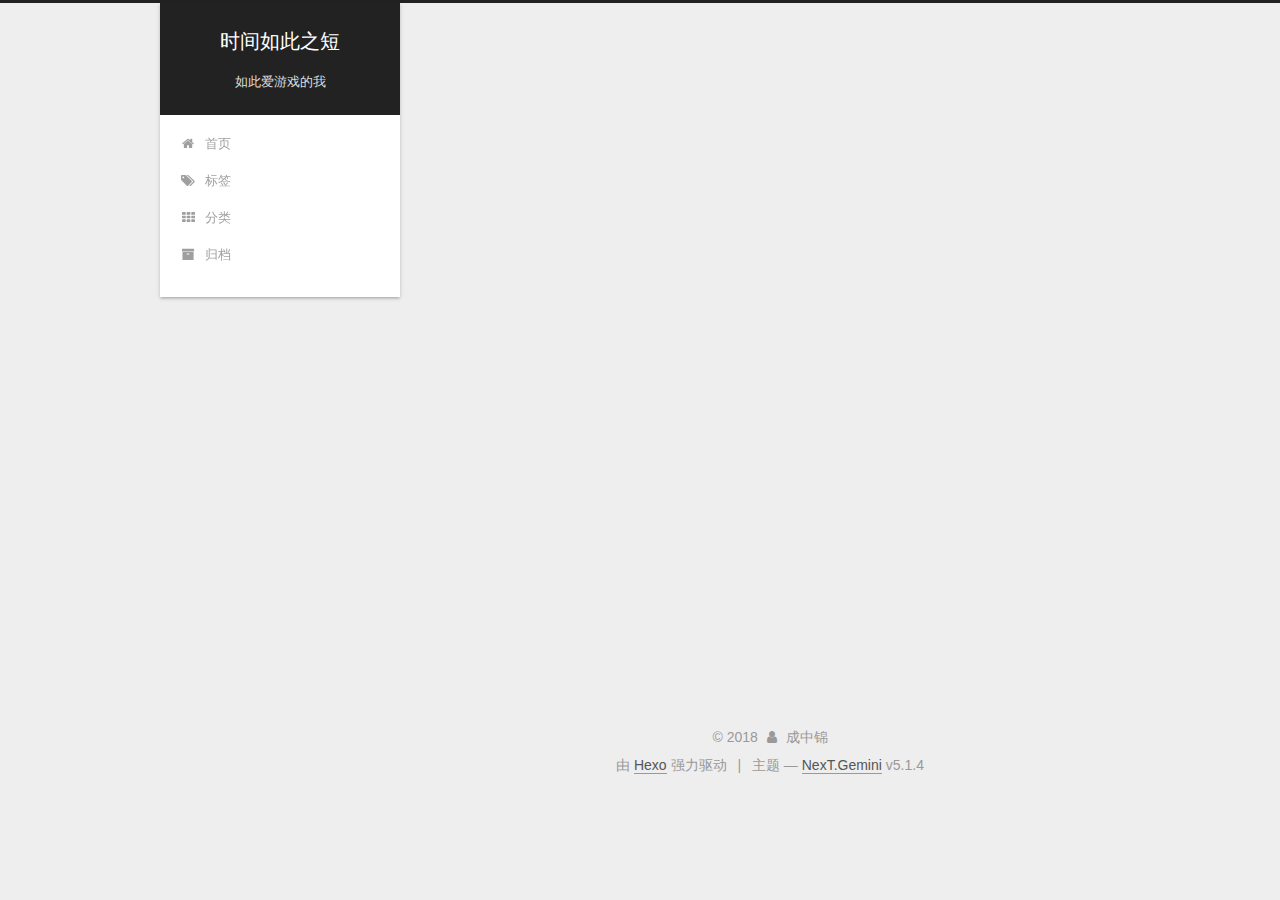
==== commit dd6b91c9: "Site updated: 2018-03-12 16:17:59" ====
--- a/index.html
+++ b/index.html
@@ -249,7 +249,7 @@
   
   
   <div class="post-block">
-    <link itemprop="mainEntityOfPage" href="http://yoursite.com/2018/03/04/hello-world/">
+    <link itemprop="mainEntityOfPage" href="http://yoursite.com/2018/03/12/hello-world/">
 
     <span hidden itemprop="author" itemscope itemtype="http://schema.org/Person">
       <meta itemprop="name" content="成中锦">
@@ -268,7 +268,7 @@
         
           <h1 class="post-title" itemprop="name headline">
                 
-                <a class="post-title-link" href="/2018/03/04/hello-world/" itemprop="url">Hello World</a></h1>
+                <a class="post-title-link" href="/2018/03/12/hello-world/" itemprop="url">Hello World</a></h1>
         
 
         <div class="post-meta">
@@ -280,8 +280,8 @@
               
                 <span class="post-meta-item-text">发表于</span>
               
-              <time title="创建于" itemprop="dateCreated datePublished" datetime="2018-03-04T17:15:13+08:00">
-                2018-03-04
+              <time title="创建于" itemprop="dateCreated datePublished" datetime="2018-03-12T16:16:24+08:00">
+                2018-03-12
               </time>
             
 
@@ -324,7 +324,7 @@
           ...
           <!--noindex-->
           <div class="post-button text-center">
-            <a class="btn" href="/2018/03/04/hello-world/#more" rel="contents">
+            <a class="btn" href="/2018/03/12/hello-world/#more" rel="contents">
               阅读全文 &raquo;
             </a>
           </div>
--- a/css/main.css
+++ b/css/main.css
@@ -1943,7 +1943,7 @@
   width: 4px;
   height: 4px;
   border-radius: 50%;
-  background: #ffff8e;
+  background: #d68cff;
 }
 .links-of-blogroll {
   font-size: 13px;
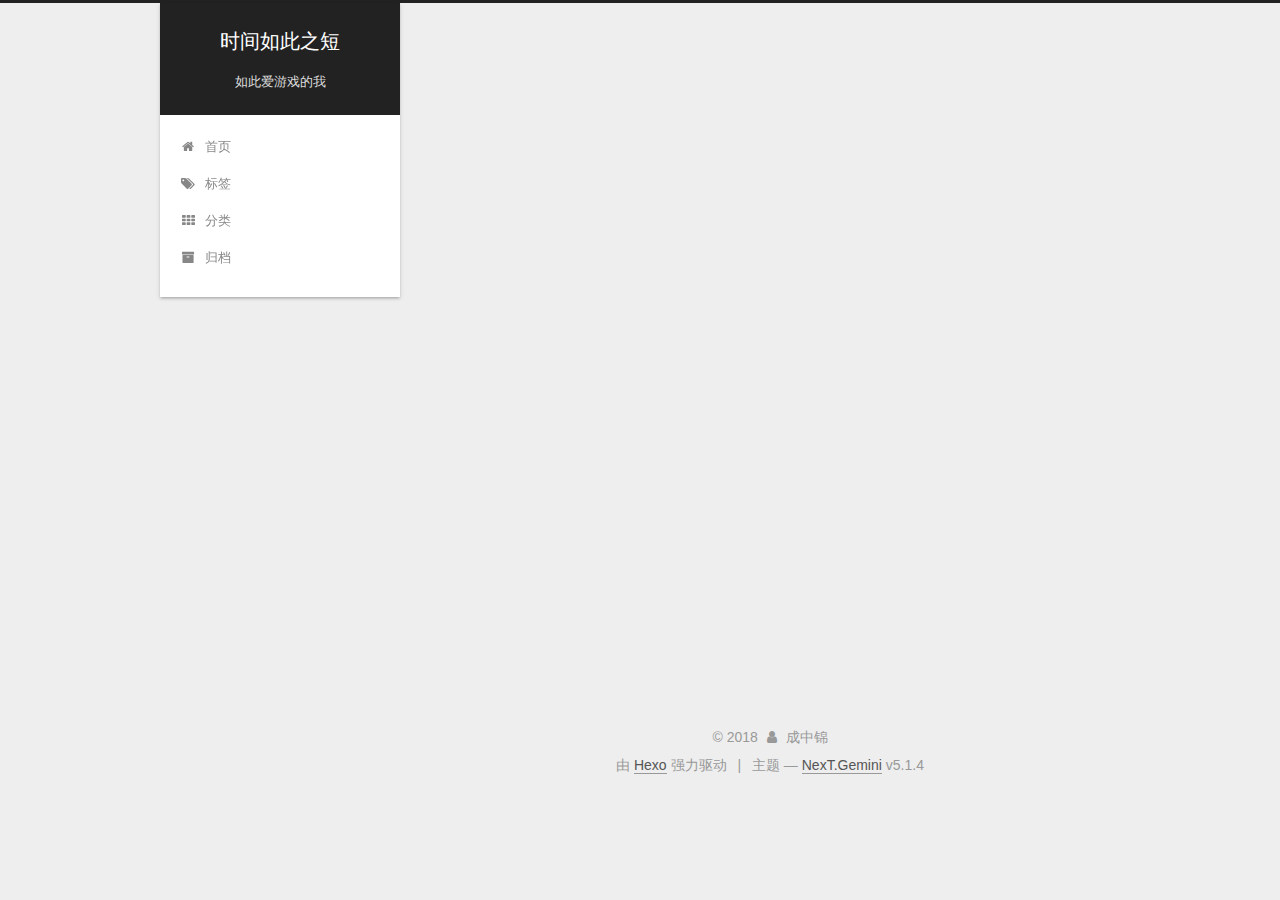
==== commit cadb9712: "Site updated: 2018-03-13 08:33:49" ====
--- a/index.html
+++ b/index.html
@@ -249,6 +249,132 @@
   
   
   <div class="post-block">
+    <link itemprop="mainEntityOfPage" href="http://yoursite.com/2018/03/12/text/">
+
+    <span hidden itemprop="author" itemscope itemtype="http://schema.org/Person">
+      <meta itemprop="name" content="成中锦">
+      <meta itemprop="description" content="">
+      <meta itemprop="image" content="/images/avatar.gif">
+    </span>
+
+    <span hidden itemprop="publisher" itemscope itemtype="http://schema.org/Organization">
+      <meta itemprop="name" content="时间如此之短">
+    </span>
+
+    
+      <header class="post-header">
+
+        
+        
+          <h1 class="post-title" itemprop="name headline">
+                
+                <a class="post-title-link" href="/2018/03/12/text/" itemprop="url">text</a></h1>
+        
+
+        <div class="post-meta">
+          <span class="post-time">
+            
+              <span class="post-meta-item-icon">
+                <i class="fa fa-calendar-o"></i>
+              </span>
+              
+                <span class="post-meta-item-text">发表于</span>
+              
+              <time title="创建于" itemprop="dateCreated datePublished" datetime="2018-03-12T21:32:26+08:00">
+                2018-03-12
+              </time>
+            
+
+            
+
+            
+          </span>
+
+          
+
+          
+            
+          
+
+          
+          
+
+          
+
+          
+
+          
+
+        </div>
+      </header>
+    
+
+    
+    
+    
+    <div class="post-body" itemprop="articleBody">
+
+      
+      
+
+      
+        
+          
+          
+          
+          <!--noindex-->
+          <div class="post-button text-center">
+            <a class="btn" href="/2018/03/12/text/#more" rel="contents">
+              阅读全文 &raquo;
+            </a>
+          </div>
+          <!--/noindex-->
+        
+      
+    </div>
+    
+    
+    
+
+    
+
+    
+
+    
+
+    <footer class="post-footer">
+      
+
+      
+
+      
+
+      
+      
+        <div class="post-eof"></div>
+      
+    </footer>
+  </div>
+  
+  
+  
+  </article>
+
+
+    
+      
+
+  
+
+  
+  
+  
+
+  <article class="post post-type-normal" itemscope itemtype="http://schema.org/Article">
+  
+  
+  
+  <div class="post-block">
     <link itemprop="mainEntityOfPage" href="http://yoursite.com/2018/03/12/hello-world/">
 
     <span hidden itemprop="author" itemscope itemtype="http://schema.org/Person">
@@ -408,7 +534,7 @@
               
                 <a href="/archives/">
               
-                  <span class="site-state-item-count">1</span>
+                  <span class="site-state-item-count">2</span>
                   <span class="site-state-item-name">日志</span>
                 </a>
               </div>
--- a/css/main.css
+++ b/css/main.css
@@ -1943,7 +1943,7 @@
   width: 4px;
   height: 4px;
   border-radius: 50%;
-  background: #d68cff;
+  background: #7a71ff;
 }
 .links-of-blogroll {
   font-size: 13px;
